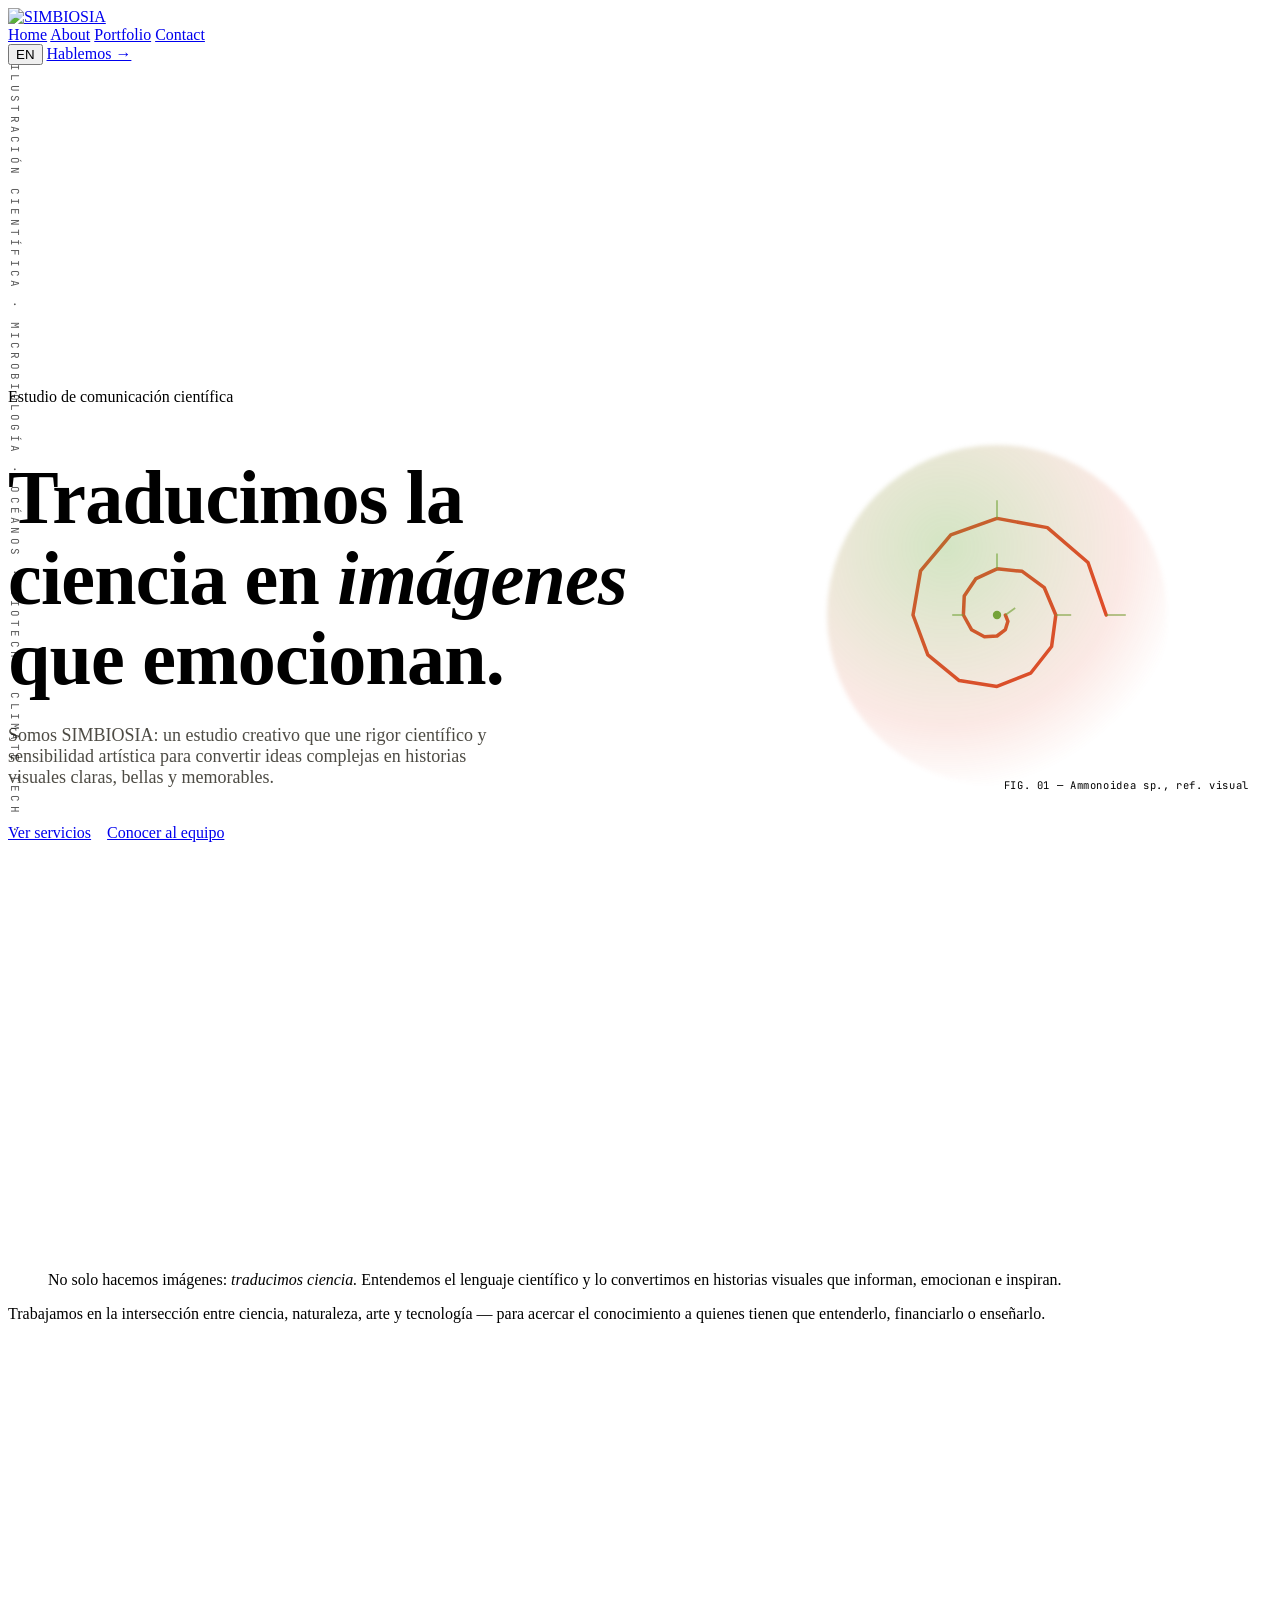
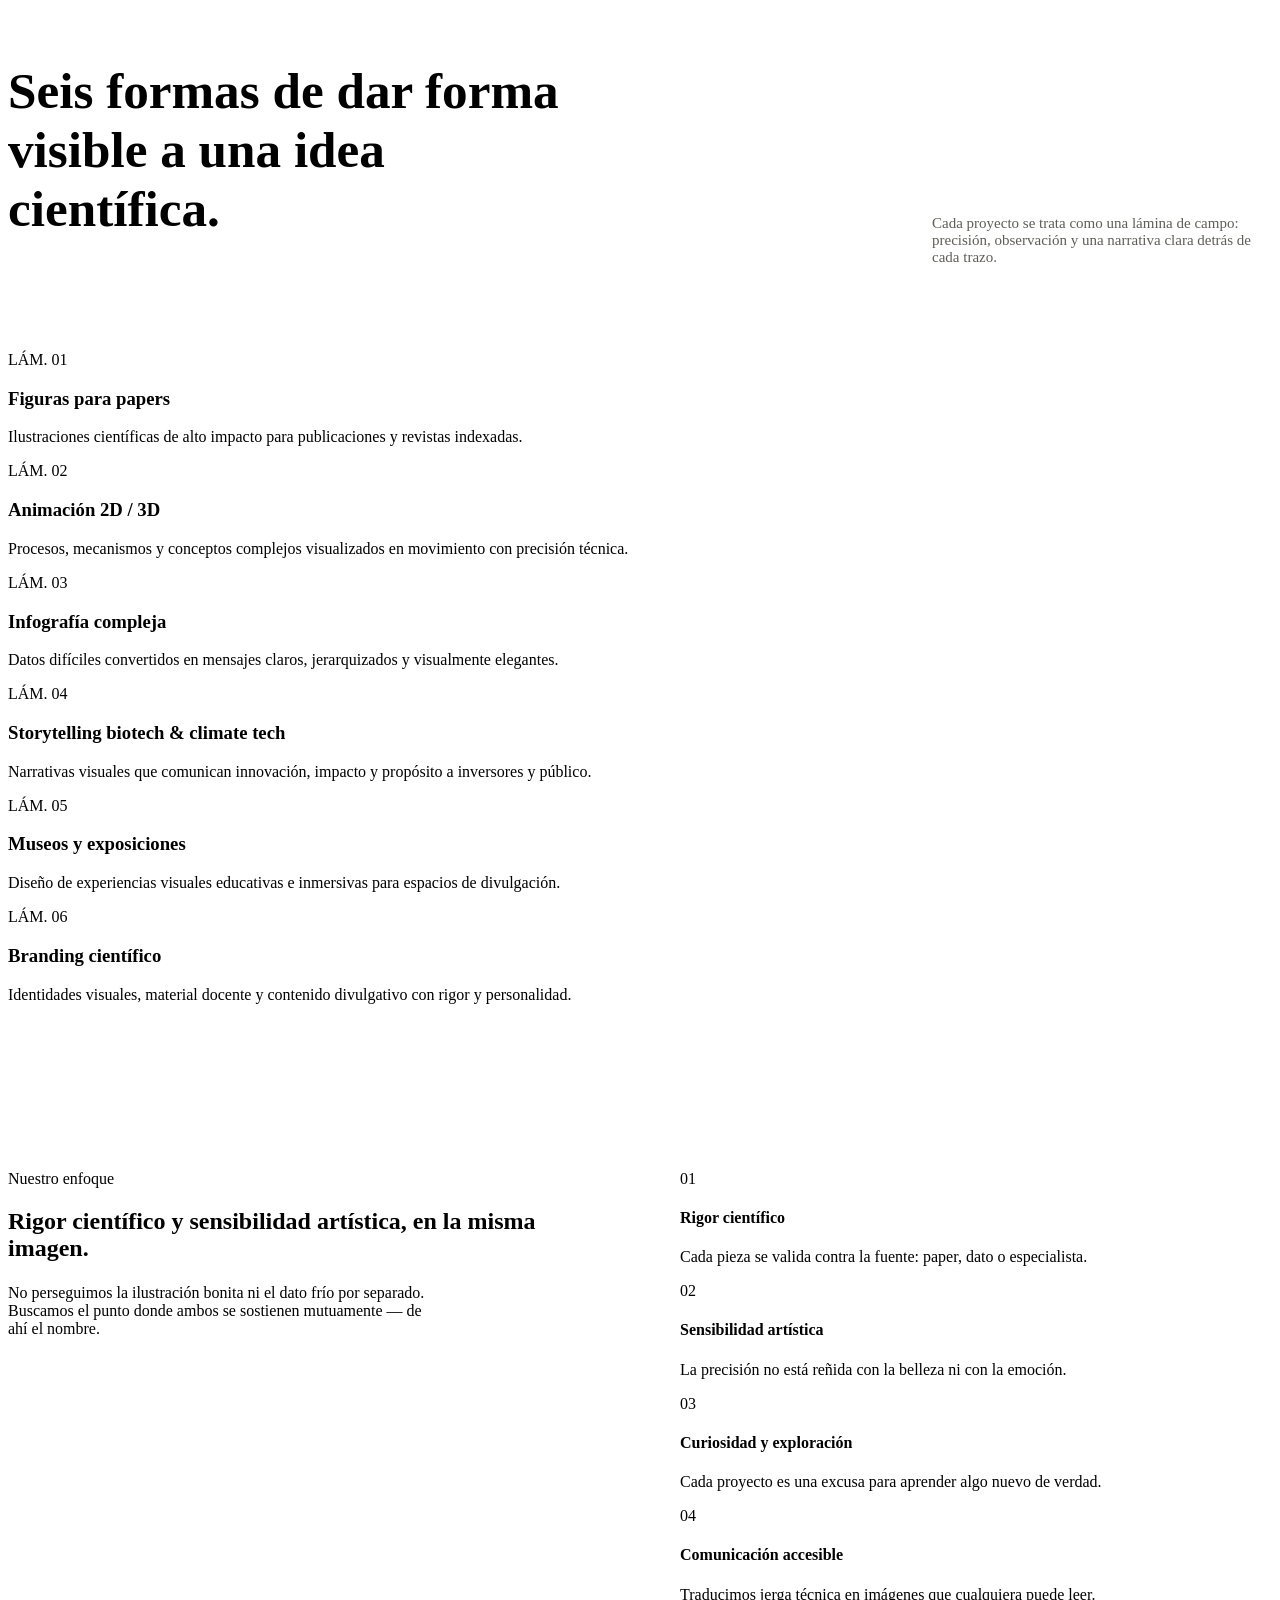
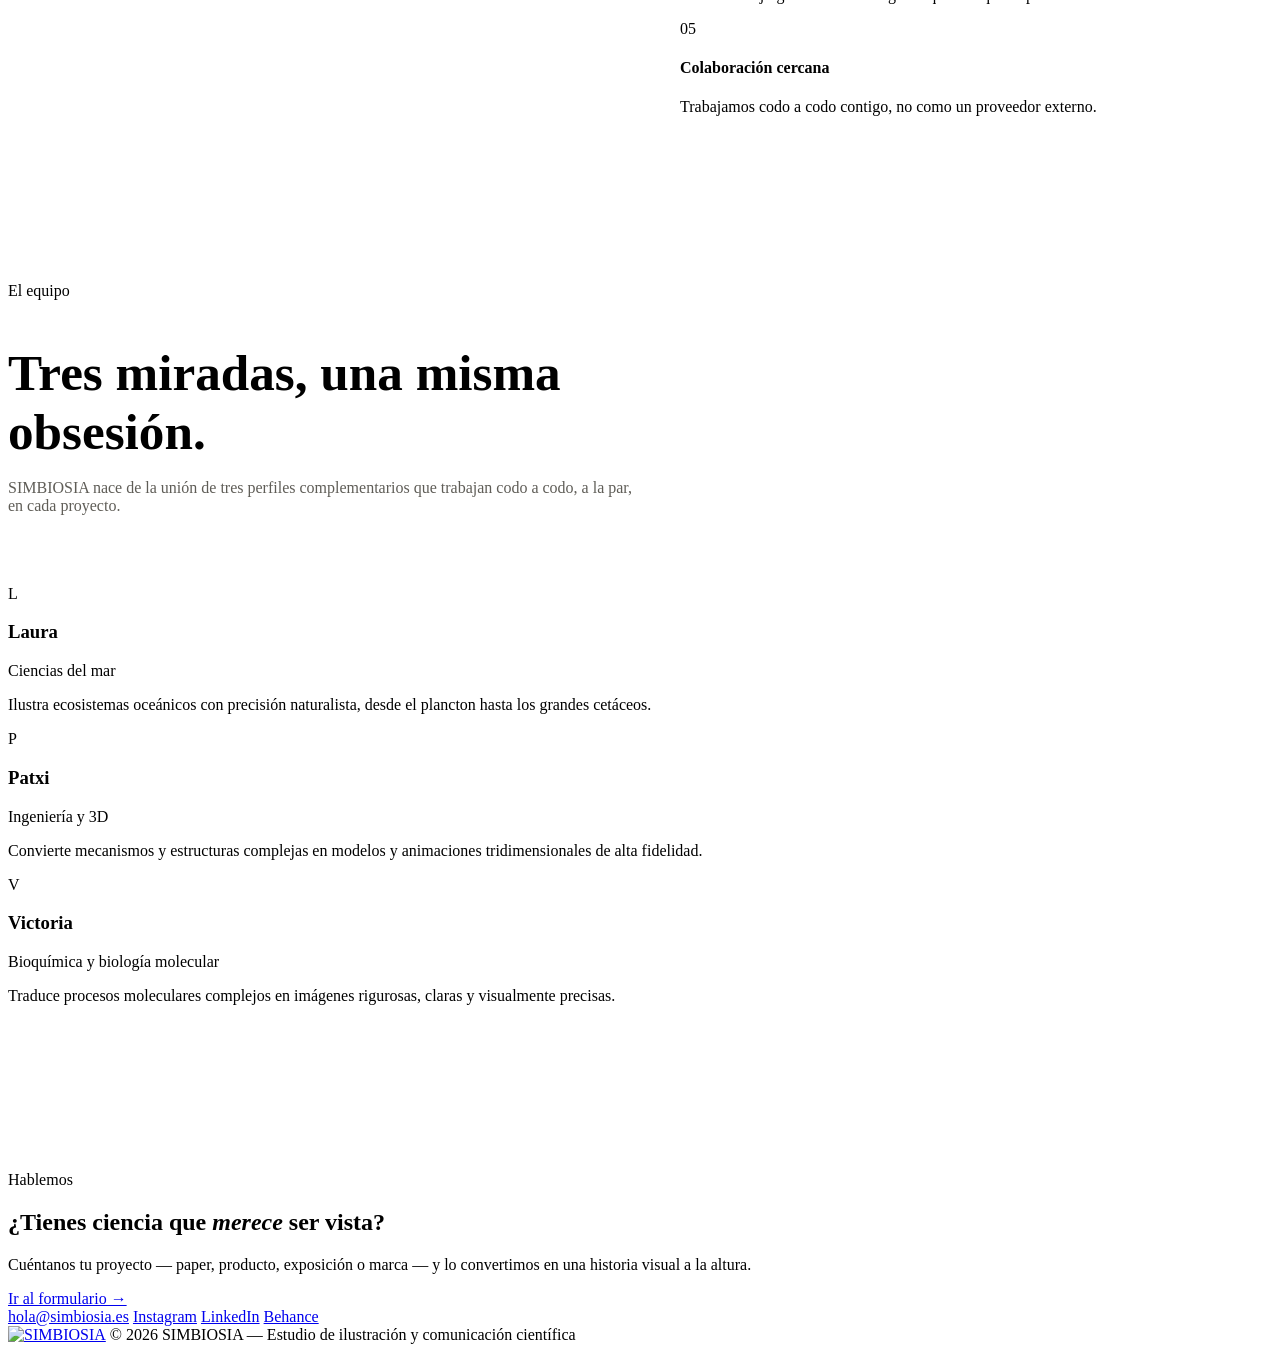
==== index.html @ 25fa0d2e "Add files via upload" ====
<!DOCTYPE html>
<html lang="es">
<head>
<meta charset="UTF-8">
<meta name="viewport" content="width=device-width, initial-scale=1.0">
<title>SIMBIOSIA — Estudio de ilustración y comunicación científica</title>
<meta name="description" content="SIMBIOSIA traduce ciencia compleja en imágenes que emocionan, conectan y transforman. Ilustración científica, animación y storytelling para biotech, climate tech y divulgación.">
<link rel="preconnect" href="https://fonts.googleapis.com">
<link rel="preconnect" href="https://fonts.gstatic.com" crossorigin>
<link href="https://fonts.googleapis.com/css2?family=Shippori+Mincho:wght@400;500;600;700;800&family=Zen+Kaku+Gothic+New:wght@300;400;500;700;900&family=JetBrains+Mono:wght@400;500;600&display=swap" rel="stylesheet">
<link rel="stylesheet" href="assets/styles.css">
<style>
  .hero{ min-height:100svh; display:flex; align-items:center; padding-top:100px; padding-bottom:60px; }
  .hero .wrap{ display:grid; grid-template-columns:1.1fr 0.9fr; gap:40px; align-items:center; }
  .vertical-strip{ position:absolute; left:8px; top:0; bottom:0; display:flex; align-items:center; pointer-events:none; }
  .vertical-strip span{ writing-mode:vertical-rl; font-family:'JetBrains Mono', monospace; font-size:11px; letter-spacing:0.3em; color:var(--periquito); opacity:0.65; white-space:nowrap; }
  .hero h1{ font-size:clamp(40px, 6vw, 76px); line-height:1.06; font-weight:700; letter-spacing:-0.01em; margin-bottom:26px; }
  .hero h1 em{ font-style:italic; color:var(--vermillion); }
  .hero p.lead{ font-size:18px; max-width:480px; color:rgba(27,24,16,0.78); margin-bottom:36px; }
  .hero-ctas{ display:flex; gap:16px; flex-wrap:wrap; }
  .specimen{ position:relative; display:flex; align-items:center; justify-content:center; }
  .specimen .blob{ position:absolute; width:340px; height:340px; border-radius:50%; background:radial-gradient(circle at 35% 30%, rgba(111,168,58,0.30), rgba(225,75,42,0.12) 55%, transparent 75%); filter:blur(2px); animation:breathe 8s ease-in-out infinite; }
  @keyframes breathe{ 0%,100%{ transform:scale(1); } 50%{ transform:scale(1.06); } }
  .specimen svg#spiral{ width:min(420px, 90%); animation:spin 90s linear infinite; transform-origin:150px 150px; }
  @keyframes spin{ to{ transform:rotate(360deg); } }
  .specimen .tag{ position:absolute; bottom:6%; right:2%; background:var(--paper); border:1px solid var(--line); padding:8px 12px; font-family:'JetBrains Mono', monospace; font-size:10.5px; letter-spacing:0.06em; color:var(--periquito); box-shadow:3px 3px 0 var(--vermillion); }
  .manifesto{ padding:130px 0; border-top:1px solid var(--line); border-bottom:1px solid var(--line); }
  .servicios{ padding:150px 0; }
  .servicios-head{ display:flex; justify-content:space-between; align-items:flex-end; gap:24px; margin-bottom:70px; flex-wrap:wrap; }
  .servicios-head h2{ font-size:clamp(32px,4vw,52px); font-weight:600; max-width:560px; }
  .servicios-head p{ max-width:340px; color:rgba(27,24,16,0.7); font-size:15px; }
  .equipo{ padding:150px 0; }
  .equipo-head{ margin-bottom:70px; max-width:640px; }
  .equipo-head h2{ font-size:clamp(32px,4vw,52px); font-weight:600; margin-bottom:18px; }
  .equipo-head p{ color:rgba(27,24,16,0.7); font-size:16px; }
  @media (max-width:900px){
    .hero .wrap{ grid-template-columns:1fr; }
    .specimen{ order:-1; margin-bottom:20px; }
    .vertical-strip{ display:none; }
  }
</style>
</head>
<body data-page="home">

<nav class="nav" id="nav">
  <div class="nav-inner">
    <a href="index.html" class="logo-mark"><img src="assets/logo-wordmark.png" alt="SIMBIOSIA"></a>
    <div class="nav-links">
      <a href="index.html" class="active" data-i18n="nav.home">Home</a>
      <a href="about.html" data-i18n="nav.about">About</a>
      <a href="portfolio.html" data-i18n="nav.portfolio">Portfolio</a>
      <a href="contact.html" data-i18n="nav.contact">Contact</a>
    </div>
    <div class="nav-right">
      <button class="lang-toggle" id="langToggle" type="button">EN</button>
      <a href="contact.html" class="btn solid" data-i18n="nav.cta">Hablemos →</a>
    </div>
  </div>
</nav>

<!-- HERO -->
<header class="hero" id="top">
  <div class="vertical-strip">
    <span data-i18n="hero.strip">ILUSTRACIÓN CIENTÍFICA · MICROBIOLOGÍA · OCÉANOS · BIOTECH · CLIMATE TECH ·</span>
  </div>
  <div class="wrap">
    <div>
      <div class="eyebrow" data-i18n="hero.eyebrow">Estudio de comunicación científica</div>
      <h1 data-i18n="hero.h1">Traducimos la ciencia en <em>imágenes</em> que emocionan.</h1>
      <p class="lead" data-i18n="hero.lead">Somos SIMBIOSIA: un estudio creativo que une rigor científico y sensibilidad artística para convertir ideas complejas en historias visuales claras, bellas y memorables.</p>
      <div class="hero-ctas">
        <a href="#servicios" class="btn solid" data-i18n="hero.cta1">Ver servicios</a>
        <a href="#equipo" class="btn" data-i18n="hero.cta2">Conocer al equipo</a>
      </div>
    </div>
    <div class="specimen">
      <div class="blob"></div>
      <svg id="spiral" viewBox="0 0 300 300" xmlns="http://www.w3.org/2000/svg">
        <path d="M156,150 L157.8,154.5 L156,160.4 L150,165 L141,165.6 L131.8,160.5 L126,150 L126.6,136.5 L135,124 L150,117 L168,118.8 L183.8,130.5 L192,150 L189,172.5 L174,191.6 L150,201 L123,196.8 L100.6,178.5 L90,150 L95.4,118.5 L117,92.8 L150,81 L186,87.6 L215,112.5 L228,150"
          fill="none" stroke="#E14B2A" stroke-width="2.5" stroke-linecap="round" stroke-linejoin="round"/>
        <circle cx="150" cy="150" r="3" fill="#6FA83A"/>
        <g stroke="#6FA83A" stroke-width="1.2" opacity="0.65">
          <line x1="156" y1="150" x2="163" y2="145"/>
          <line x1="126" y1="150" x2="118" y2="150"/>
          <line x1="150" y1="117" x2="150" y2="106"/>
          <line x1="192" y1="150" x2="203" y2="150"/>
          <line x1="150" y1="81" x2="150" y2="68"/>
          <line x1="228" y1="150" x2="242" y2="150"/>
        </g>
      </svg>
      <div class="tag"><span data-i18n="hero.tag">FIG. 01 — Ammonoidea sp., ref. visual</span></div>
    </div>
  </div>
</header>

<!-- MANIFESTO -->
<section class="manifesto pull reveal">
  <div class="wrap">
    <blockquote data-i18n="manifesto.quote">No solo hacemos imágenes: <em>traducimos ciencia.</em> Entendemos el lenguaje científico y lo convertimos en historias visuales que informan, emocionan e inspiran.</blockquote>
    <p class="sub" data-i18n="manifesto.sub">Trabajamos en la intersección entre ciencia, naturaleza, arte y tecnología — para acercar el conocimiento a quienes tienen que entenderlo, financiarlo o enseñarlo.</p>
  </div>
</section>

<!-- SERVICIOS -->
<section class="servicios reveal" id="servicios">
  <div class="wrap">
    <div class="servicios-head">
      <h2 data-i18n="servicios.h2">Seis formas de dar forma visible a una idea científica.</h2>
      <p data-i18n="servicios.p">Cada proyecto se trata como una lámina de campo: precisión, observación y una narrativa clara detrás de cada trazo.</p>
    </div>
    <div class="plate-grid">
      <div class="plate">
        <span class="num" data-i18n="servicios.n1">LÁM. 01</span>
        <div><h3 data-i18n="servicios.t1">Figuras para papers</h3><p data-i18n="servicios.d1">Ilustraciones científicas de alto impacto para publicaciones y revistas indexadas.</p></div>
      </div>
      <div class="plate">
        <span class="num" data-i18n="servicios.n2">LÁM. 02</span>
        <div><h3 data-i18n="servicios.t2">Animación 2D / 3D</h3><p data-i18n="servicios.d2">Procesos, mecanismos y conceptos complejos visualizados en movimiento con precisión técnica.</p></div>
      </div>
      <div class="plate">
        <span class="num" data-i18n="servicios.n3">LÁM. 03</span>
        <div><h3 data-i18n="servicios.t3">Infografía compleja</h3><p data-i18n="servicios.d3">Datos difíciles convertidos en mensajes claros, jerarquizados y visualmente elegantes.</p></div>
      </div>
      <div class="plate">
        <span class="num" data-i18n="servicios.n4">LÁM. 04</span>
        <div><h3 data-i18n="servicios.t4">Storytelling biotech &amp; climate tech</h3><p data-i18n="servicios.d4">Narrativas visuales que comunican innovación, impacto y propósito a inversores y público.</p></div>
      </div>
      <div class="plate">
        <span class="num" data-i18n="servicios.n5">LÁM. 05</span>
        <div><h3 data-i18n="servicios.t5">Museos y exposiciones</h3><p data-i18n="servicios.d5">Diseño de experiencias visuales educativas e inmersivas para espacios de divulgación.</p></div>
      </div>
      <div class="plate">
        <span class="num" data-i18n="servicios.n6">LÁM. 06</span>
        <div><h3 data-i18n="servicios.t6">Branding científico</h3><p data-i18n="servicios.d6">Identidades visuales, material docente y contenido divulgativo con rigor y personalidad.</p></div>
      </div>
    </div>
  </div>
</section>

<!-- ENFOQUE (band) -->
<section class="band reveal" id="enfoque">
  <div class="wrap" style="display:grid; grid-template-columns:1fr 1fr; gap:80px;">
    <div>
      <div class="eyebrow" data-i18n="enfoque.eyebrow">Nuestro enfoque</div>
      <h2 data-i18n="enfoque.h2">Rigor científico y sensibilidad artística, en la misma imagen.</h2>
      <p style="margin-top:22px; max-width:420px;" data-i18n="enfoque.p">No perseguimos la ilustración bonita ni el dato frío por separado. Buscamos el punto donde ambos se sostienen mutuamente — de ahí el nombre.</p>
    </div>
    <div>
      <div class="value-row"><span class="vnum">01</span><div><h4 data-i18n="enfoque.v1h">Rigor científico</h4><p data-i18n="enfoque.v1p">Cada pieza se valida contra la fuente: paper, dato o especialista.</p></div></div>
      <div class="value-row"><span class="vnum">02</span><div><h4 data-i18n="enfoque.v2h">Sensibilidad artística</h4><p data-i18n="enfoque.v2p">La precisión no está reñida con la belleza ni con la emoción.</p></div></div>
      <div class="value-row"><span class="vnum">03</span><div><h4 data-i18n="enfoque.v3h">Curiosidad y exploración</h4><p data-i18n="enfoque.v3p">Cada proyecto es una excusa para aprender algo nuevo de verdad.</p></div></div>
      <div class="value-row"><span class="vnum">04</span><div><h4 data-i18n="enfoque.v4h">Comunicación accesible</h4><p data-i18n="enfoque.v4p">Traducimos jerga técnica en imágenes que cualquiera puede leer.</p></div></div>
      <div class="value-row"><span class="vnum">05</span><div><h4 data-i18n="enfoque.v5h">Colaboración cercana</h4><p data-i18n="enfoque.v5p">Trabajamos codo a codo contigo, no como un proveedor externo.</p></div></div>
    </div>
  </div>
</section>

<!-- EQUIPO -->
<section class="equipo reveal" id="equipo">
  <div class="wrap">
    <div class="equipo-head">
      <div class="eyebrow" data-i18n="equipo.eyebrow">El equipo</div>
      <h2 data-i18n="equipo.h2">Tres miradas, una misma obsesión.</h2>
      <p data-i18n="equipo.p">SIMBIOSIA nace de la unión de tres perfiles complementarios que trabajan codo a codo, a la par, en cada proyecto.</p>
    </div>
    <div class="team-grid">
      <div class="member" data-c="periquito">
        <div class="badge">L</div>
        <h3>Laura</h3>
        <span class="role" data-i18n="equipo.role1">Ciencias del mar</span>
        <p data-i18n="equipo.bio1">Ilustra ecosistemas oceánicos con precisión naturalista, desde el plancton hasta los grandes cetáceos.</p>
      </div>
      <div class="member" data-c="vermillion">
        <div class="badge">P</div>
        <h3>Patxi</h3>
        <span class="role" data-i18n="equipo.role2">Ingeniería y 3D</span>
        <p data-i18n="equipo.bio2">Convierte mecanismos y estructuras complejas en modelos y animaciones tridimensionales de alta fidelidad.</p>
      </div>
      <div class="member" data-c="gold">
        <div class="badge">V</div>
        <h3>Victoria</h3>
        <span class="role" data-i18n="equipo.role3">Bioquímica y biología molecular</span>
        <p data-i18n="equipo.bio3">Traduce procesos moleculares complejos en imágenes rigurosas, claras y visualmente precisas.</p>
      </div>
    </div>
  </div>
</section>

<!-- CONTACTO CTA -->
<section class="contacto reveal" id="contacto">
  <div class="wrap">
    <div class="eyebrow" data-i18n="contacto.eyebrow">Hablemos</div>
    <h2 data-i18n="contacto.h2">¿Tienes ciencia que <em>merece</em> ser vista?</h2>
    <p class="lead" data-i18n="contacto.lead">Cuéntanos tu proyecto — paper, producto, exposición o marca — y lo convertimos en una historia visual a la altura.</p>
    <a href="contact.html" class="btn solid" data-i18n="contacto.cta">Ir al formulario →</a>
    <div class="contact-links">
      <a href="mailto:hola@simbiosia.es">hola@simbiosia.es</a>
      <a href="#" target="_blank" rel="noopener">Instagram</a>
      <a href="#" target="_blank" rel="noopener">LinkedIn</a>
      <a href="#" target="_blank" rel="noopener">Behance</a>
    </div>
  </div>
</section>

<footer>
  <div class="wrap">
    <a href="index.html" class="logo-mark"><img src="assets/logo-wordmark.png" alt="SIMBIOSIA"></a>
    <span class="mono" data-i18n="footer.copy">© 2026 SIMBIOSIA — Estudio de ilustración y comunicación científica</span>
  </div>
</footer>

<script src="assets/main.js"></script>
<script>
  initLangToggle({
    es: {
      "nav.home":"Home","nav.about":"About","nav.portfolio":"Portfolio","nav.contact":"Contact","nav.cta":"Hablemos →",
      "hero.strip":"ILUSTRACIÓN CIENTÍFICA · MICROBIOLOGÍA · OCÉANOS · BIOTECH · CLIMATE TECH ·",
      "hero.eyebrow":"Estudio de comunicación científica",
      "hero.h1":"Traducimos la ciencia en <em>imágenes</em> que emocionan.",
      "hero.lead":"Somos SIMBIOSIA: un estudio creativo que une rigor científico y sensibilidad artística para convertir ideas complejas en historias visuales claras, bellas y memorables.",
      "hero.cta1":"Ver servicios","hero.cta2":"Conocer al equipo",
      "hero.tag":"FIG. 01 — Ammonoidea sp., ref. visual",
      "manifesto.quote":"No solo hacemos imágenes: <em>traducimos ciencia.</em> Entendemos el lenguaje científico y lo convertimos en historias visuales que informan, emocionan e inspiran.",
      "manifesto.sub":"Trabajamos en la intersección entre ciencia, naturaleza, arte y tecnología — para acercar el conocimiento a quienes tienen que entenderlo, financiarlo o enseñarlo.",
      "servicios.h2":"Seis formas de dar forma visible a una idea científica.",
      "servicios.p":"Cada proyecto se trata como una lámina de campo: precisión, observación y una narrativa clara detrás de cada trazo.",
      "servicios.n1":"LÁM. 01","servicios.n2":"LÁM. 02","servicios.n3":"LÁM. 03","servicios.n4":"LÁM. 04","servicios.n5":"LÁM. 05","servicios.n6":"LÁM. 06",
      "servicios.t1":"Figuras para papers","servicios.d1":"Ilustraciones científicas de alto impacto para publicaciones y revistas indexadas.",
      "servicios.t2":"Animación 2D / 3D","servicios.d2":"Procesos, mecanismos y conceptos complejos visualizados en movimiento con precisión técnica.",
      "servicios.t3":"Infografía compleja","servicios.d3":"Datos difíciles convertidos en mensajes claros, jerarquizados y visualmente elegantes.",
      "servicios.t4":"Storytelling biotech &amp; climate tech","servicios.d4":"Narrativas visuales que comunican innovación, impacto y propósito a inversores y público.",
      "servicios.t5":"Museos y exposiciones","servicios.d5":"Diseño de experiencias visuales educativas e inmersivas para espacios de divulgación.",
      "servicios.t6":"Branding científico","servicios.d6":"Identidades visuales, material docente y contenido divulgativo con rigor y personalidad.",
      "enfoque.eyebrow":"Nuestro enfoque",
      "enfoque.h2":"Rigor científico y sensibilidad artística, en la misma imagen.",
      "enfoque.p":"No perseguimos la ilustración bonita ni el dato frío por separado. Buscamos el punto donde ambos se sostienen mutuamente — de ahí el nombre.",
      "enfoque.v1h":"Rigor científico","enfoque.v1p":"Cada pieza se valida contra la fuente: paper, dato o especialista.",
      "enfoque.v2h":"Sensibilidad artística","enfoque.v2p":"La precisión no está reñida con la belleza ni con la emoción.",
      "enfoque.v3h":"Curiosidad y exploración","enfoque.v3p":"Cada proyecto es una excusa para aprender algo nuevo de verdad.",
      "enfoque.v4h":"Comunicación accesible","enfoque.v4p":"Traducimos jerga técnica en imágenes que cualquiera puede leer.",
      "enfoque.v5h":"Colaboración cercana","enfoque.v5p":"Trabajamos codo a codo contigo, no como un proveedor externo.",
      "equipo.eyebrow":"El equipo",
      "equipo.h2":"Tres miradas, una misma obsesión.",
      "equipo.p":"SIMBIOSIA nace de la unión de tres perfiles complementarios que trabajan codo a codo, a la par, en cada proyecto.",
      "equipo.role1":"Ciencias del mar","equipo.bio1":"Ilustra ecosistemas oceánicos con precisión naturalista, desde el plancton hasta los grandes cetáceos.",
      "equipo.role2":"Ingeniería y 3D","equipo.bio2":"Convierte mecanismos y estructuras complejas en modelos y animaciones tridimensionales de alta fidelidad.",
      "equipo.role3":"Bioquímica y biología molecular","equipo.bio3":"Traduce procesos moleculares complejos en imágenes rigurosas, claras y visualmente precisas.",
      "contacto.eyebrow":"Hablemos",
      "contacto.h2":"¿Tienes ciencia que <em>merece</em> ser vista?",
      "contacto.lead":"Cuéntanos tu proyecto — paper, producto, exposición o marca — y lo convertimos en una historia visual a la altura.",
      "contacto.cta":"Ir al formulario →",
      "footer.copy":"© 2026 SIMBIOSIA — Estudio de ilustración y comunicación científica"
    },
    en: {
      "nav.home":"Home","nav.about":"About","nav.portfolio":"Portfolio","nav.contact":"Contact","nav.cta":"Let's talk →",
      "hero.strip":"SCIENTIFIC ILLUSTRATION · MICROBIOLOGY · OCEANS · BIOTECH · CLIMATE TECH ·",
      "hero.eyebrow":"Scientific communication studio",
      "hero.h1":"We translate science into <em>images</em> that move people.",
      "hero.lead":"We're SIMBIOSIA: a creative studio that pairs scientific rigor with artistic sensibility to turn complex ideas into clear, beautiful, memorable visual stories.",
      "hero.cta1":"View services","hero.cta2":"Meet the team",
      "hero.tag":"FIG. 01 — Ammonoidea sp., visual ref.",
      "manifesto.quote":"We don't just make images: <em>we translate science.</em> We understand scientific language and turn it into visual stories that inform, move and inspire.",
      "manifesto.sub":"We work at the intersection of science, nature, art and technology — to bring knowledge closer to the people who need to understand it, fund it, or teach it.",
      "servicios.h2":"Six ways to give a scientific idea a visible form.",
      "servicios.p":"Every project is treated like a field plate: precision, observation, and a clear narrative behind every stroke.",
      "servicios.n1":"PLATE 01","servicios.n2":"PLATE 02","servicios.n3":"PLATE 03","servicios.n4":"PLATE 04","servicios.n5":"PLATE 05","servicios.n6":"PLATE 06",
      "servicios.t1":"Figures for papers","servicios.d1":"High-impact scientific illustrations for publications and indexed journals.",
      "servicios.t2":"2D / 3D animation","servicios.d2":"Complex processes, mechanisms and concepts brought to life with technical precision.",
      "servicios.t3":"Complex infographics","servicios.d3":"Difficult data turned into clear, hierarchical and visually elegant messages.",
      "servicios.t4":"Biotech &amp; climate tech storytelling","servicios.d4":"Visual narratives that communicate innovation, impact and purpose to investors and audiences.",
      "servicios.t5":"Museums &amp; exhibitions","servicios.d5":"Educational, immersive visual experience design for outreach spaces.",
      "servicios.t6":"Scientific branding","servicios.d6":"Visual identities, teaching material and outreach content with rigor and personality.",
      "enfoque.eyebrow":"Our approach",
      "enfoque.h2":"Scientific rigor and artistic sensibility, in the same image.",
      "enfoque.p":"We don't chase pretty illustration or cold data on their own. We look for the point where both hold each other up — hence the name.",
      "enfoque.v1h":"Scientific rigor","enfoque.v1p":"Every piece is checked against the source: a paper, a dataset, a specialist.",
      "enfoque.v2h":"Artistic sensibility","enfoque.v2p":"Precision doesn't have to come at the expense of beauty or emotion.",
      "enfoque.v3h":"Curiosity and exploration","enfoque.v3p":"Every project is an excuse to genuinely learn something new.",
      "enfoque.v4h":"Accessible communication","enfoque.v4p":"We turn technical jargon into images anyone can read.",
      "enfoque.v5h":"Close collaboration","enfoque.v5p":"We work side by side with you, not as an outside vendor.",
      "equipo.eyebrow":"The team",
      "equipo.h2":"Three perspectives, one shared obsession.",
      "equipo.p":"SIMBIOSIA is the work of three complementary profiles, working side by side, as equals, on every project.",
      "equipo.role1":"Marine science","equipo.bio1":"Illustrates ocean ecosystems with naturalistic precision, from plankton to great whales.",
      "equipo.role2":"Engineering &amp; 3D","equipo.bio2":"Turns complex mechanisms and structures into high-fidelity 3D models and animations.",
      "equipo.role3":"Biochemistry &amp; molecular biology","equipo.bio3":"Translates complex molecular processes into images that are rigorous, clear and visually precise.",
      "contacto.eyebrow":"Let's talk",
      "contacto.h2":"Got science that <em>deserves</em> to be seen?",
      "contacto.lead":"Tell us about your project — a paper, a product, an exhibition, a brand — and we'll turn it into a visual story worthy of it.",
      "contacto.cta":"Go to the form →",
      "footer.copy":"© 2026 SIMBIOSIA — Scientific illustration and communication studio"
    }
  });
</script>
</body>
</html>
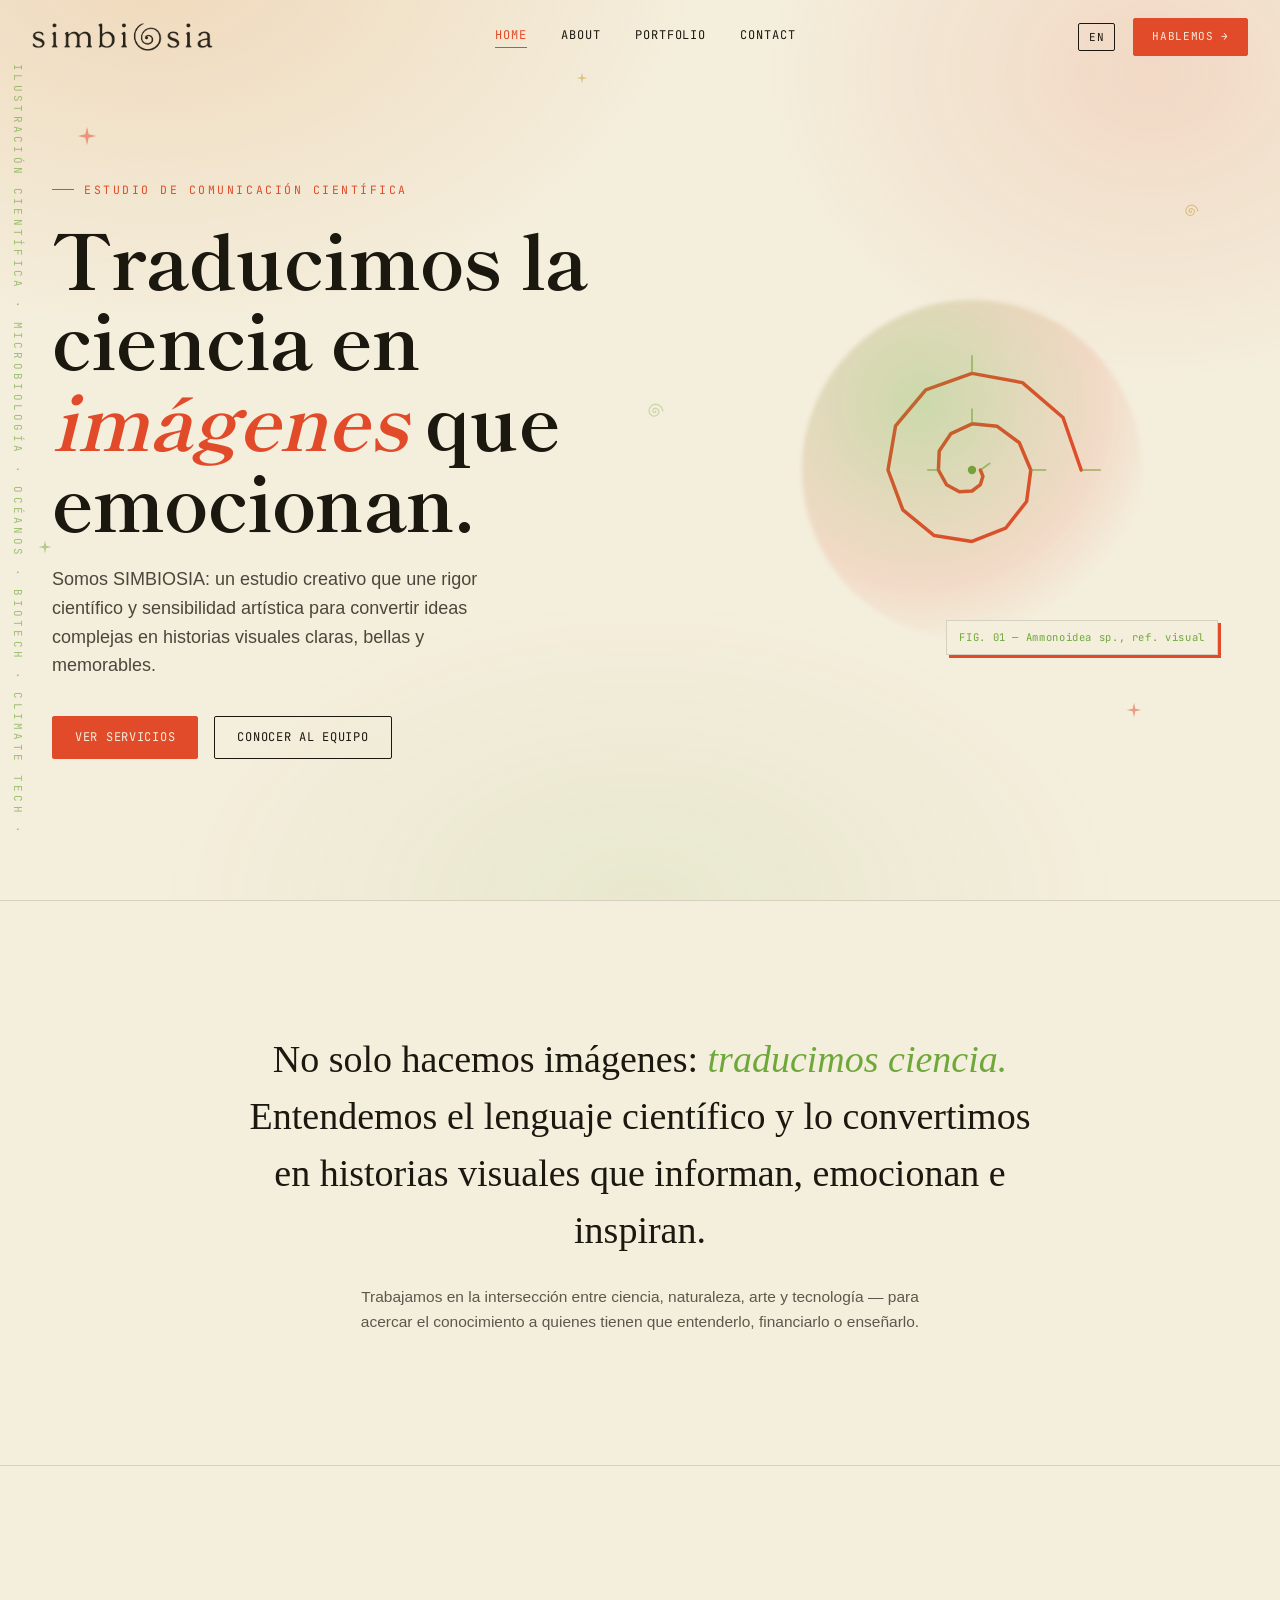
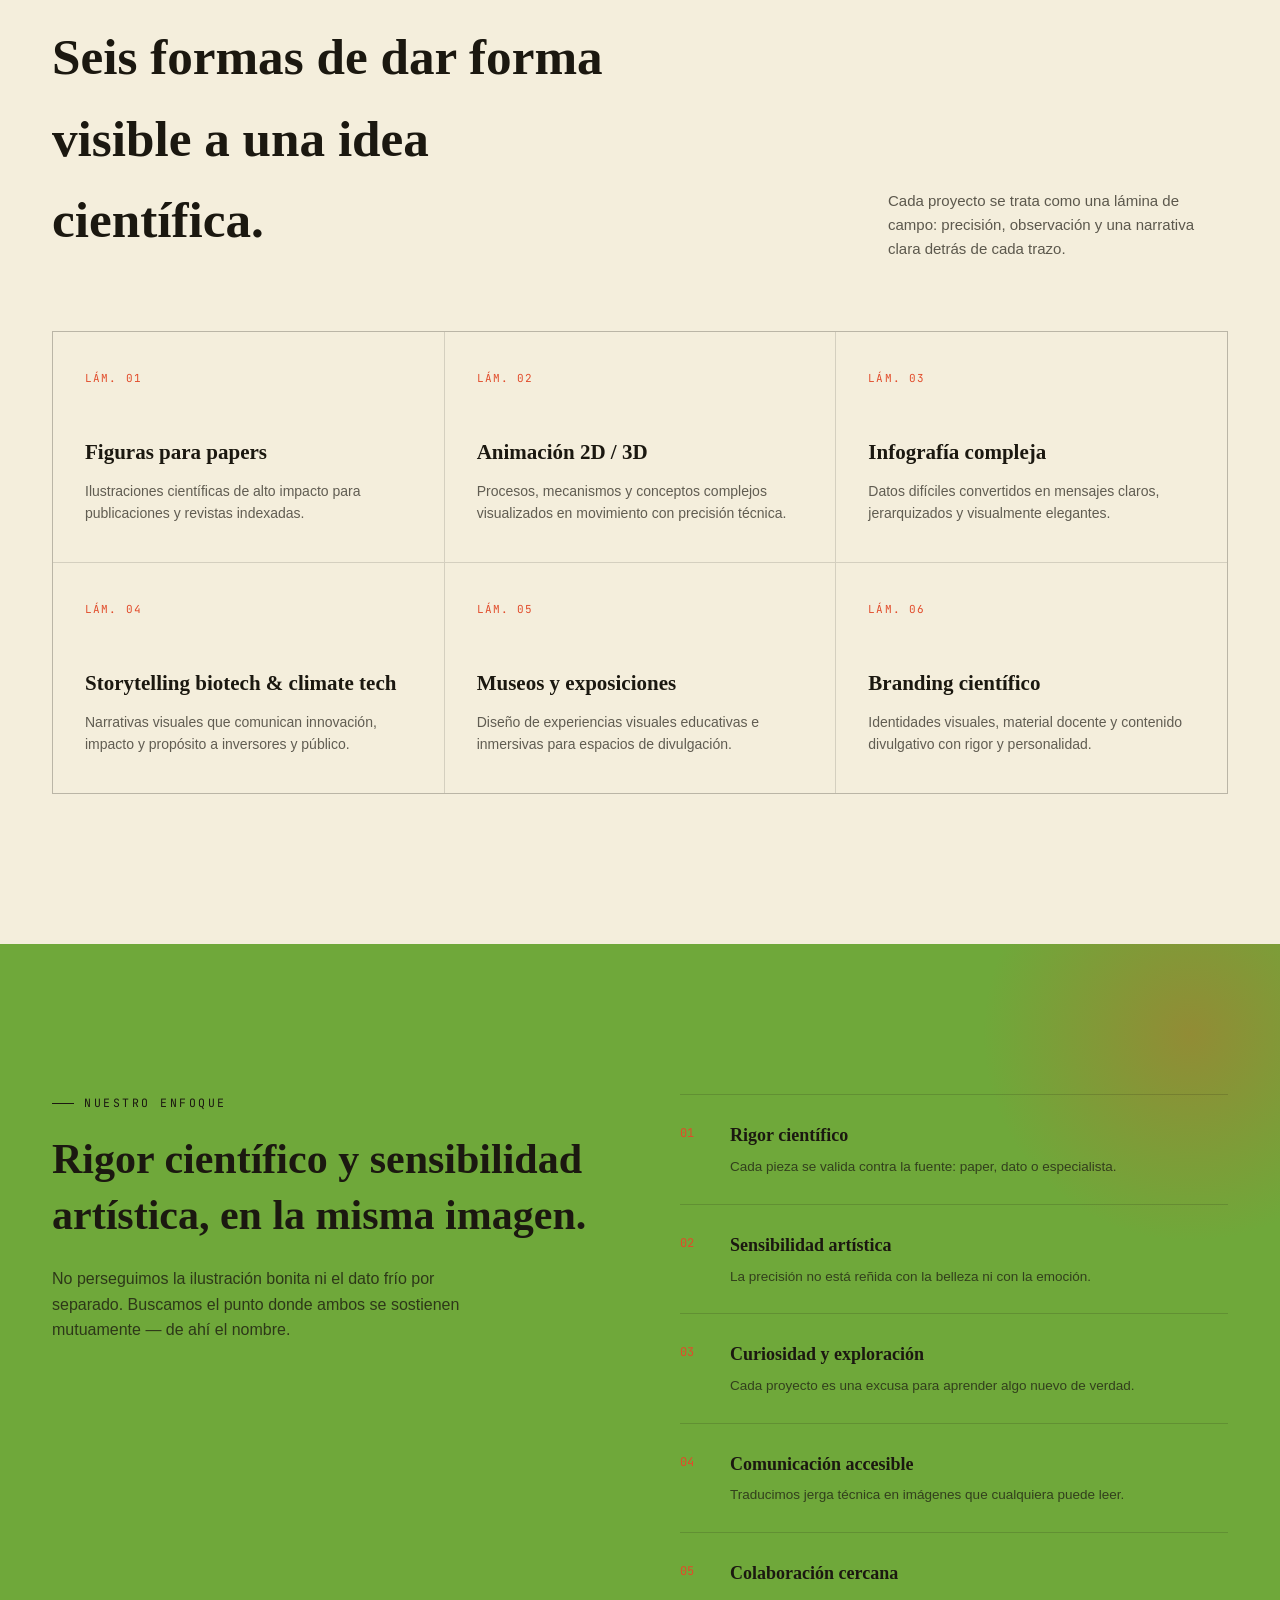
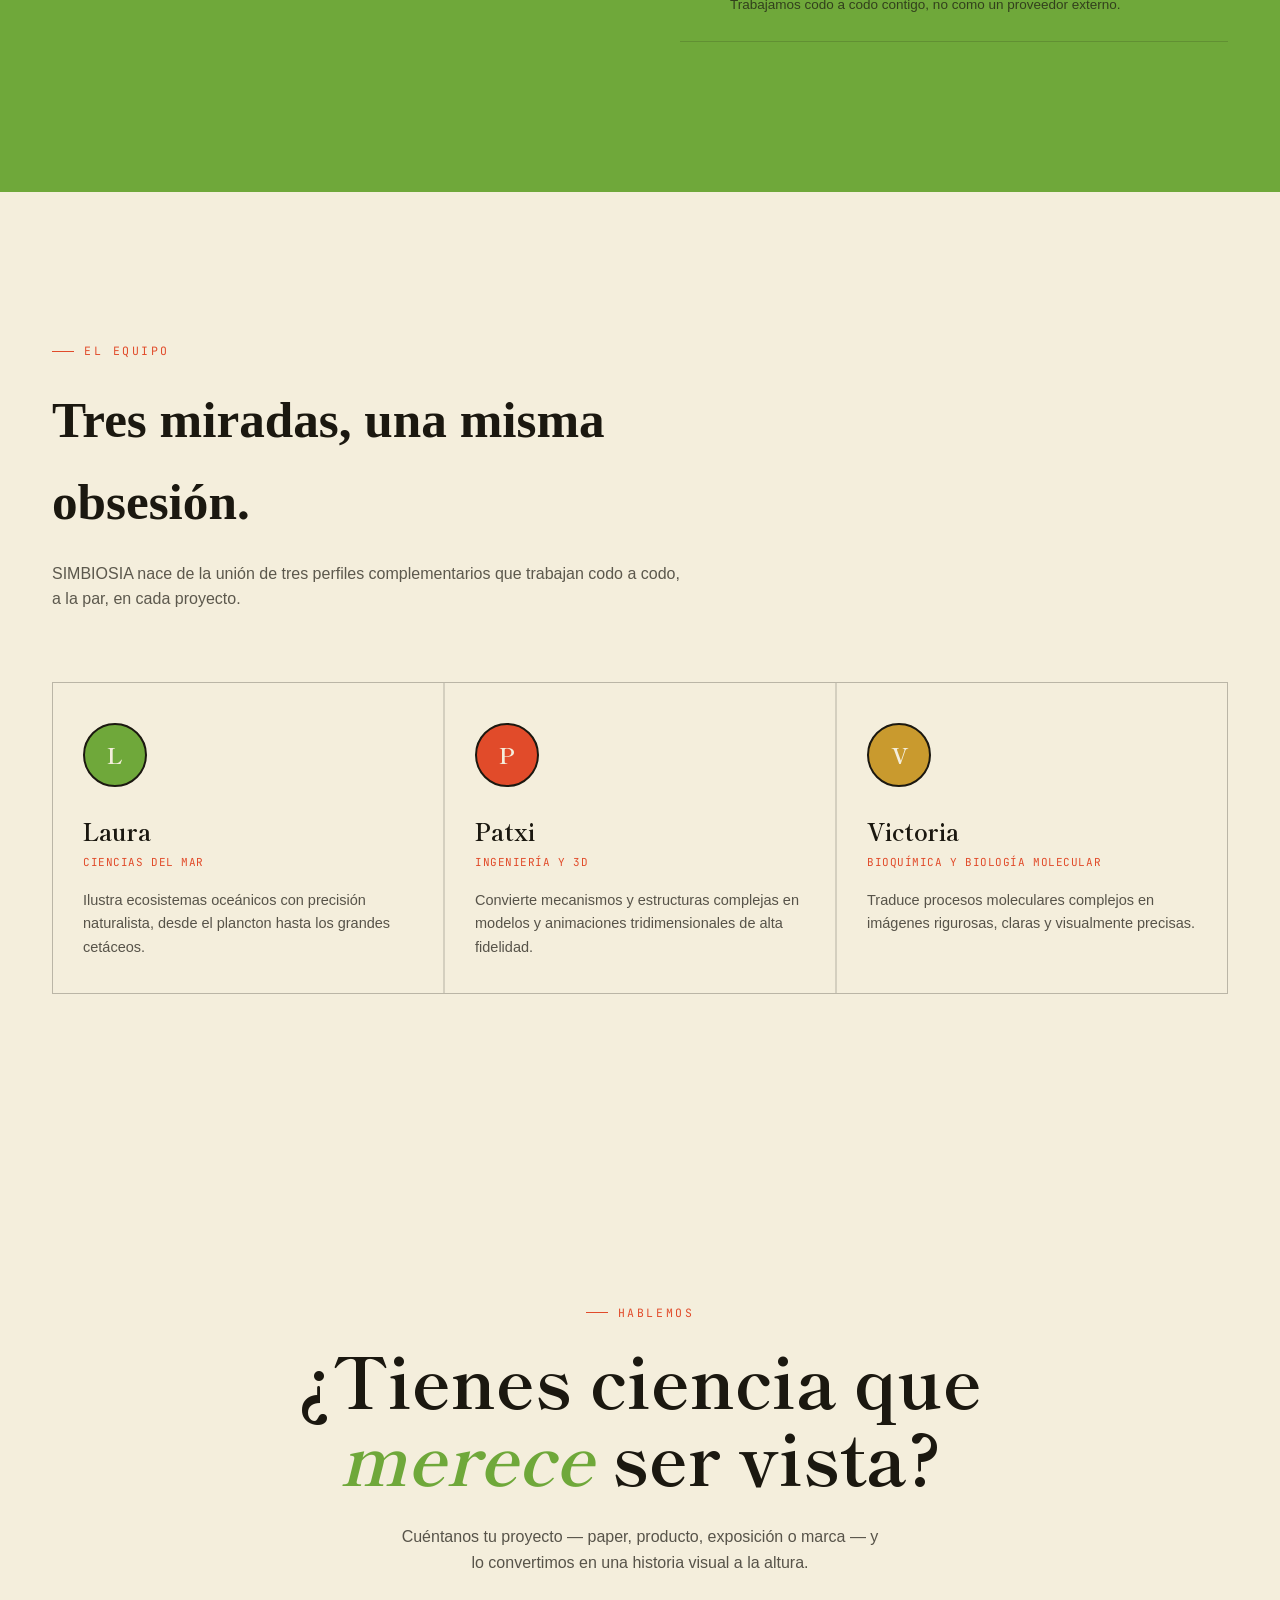
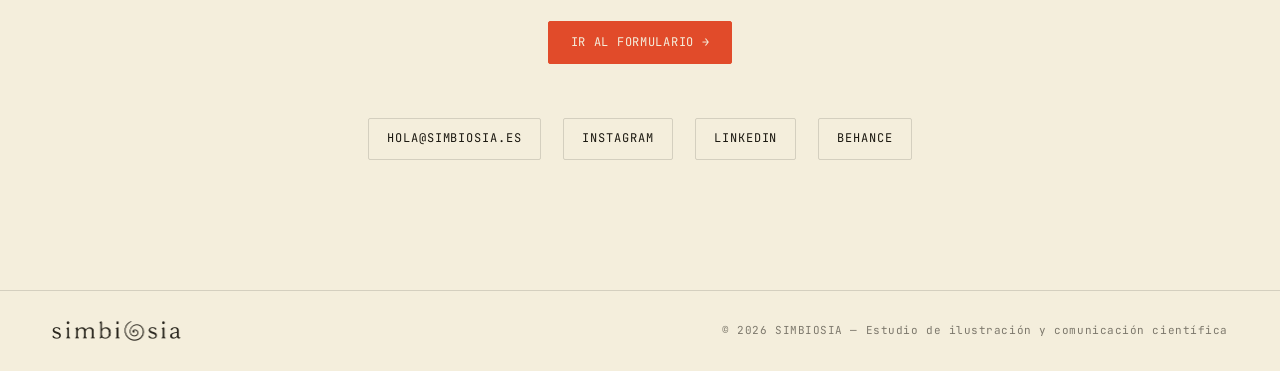
==== commit 43c9787b: "Add files via upload" ====
--- a/index.html
+++ b/index.html
@@ -8,7 +8,7 @@
 <link rel="preconnect" href="https://fonts.googleapis.com">
 <link rel="preconnect" href="https://fonts.gstatic.com" crossorigin>
 <link href="https://fonts.googleapis.com/css2?family=Shippori+Mincho:wght@400;500;600;700;800&family=Zen+Kaku+Gothic+New:wght@300;400;500;700;900&family=JetBrains+Mono:wght@400;500;600&display=swap" rel="stylesheet">
-<link rel="stylesheet" href="assets/styles.css">
+<link rel="stylesheet" href="styles.css">
 <style>
   .hero{ min-height:100svh; display:flex; align-items:center; padding-top:100px; padding-bottom:60px; }
   .hero .wrap{ display:grid; grid-template-columns:1.1fr 0.9fr; gap:40px; align-items:center; }
@@ -44,7 +44,7 @@
 
 <nav class="nav" id="nav">
   <div class="nav-inner">
-    <a href="index.html" class="logo-mark"><img src="assets/logo-wordmark.png" alt="SIMBIOSIA"></a>
+    <a href="index.html" class="logo-mark"><img src="logo-wordmark.png" alt="SIMBIOSIA"></a>
     <div class="nav-links">
       <a href="index.html" class="active" data-i18n="nav.home">Home</a>
       <a href="about.html" data-i18n="nav.about">About</a>
@@ -204,12 +204,12 @@
 
 <footer>
   <div class="wrap">
-    <a href="index.html" class="logo-mark"><img src="assets/logo-wordmark.png" alt="SIMBIOSIA"></a>
+    <a href="index.html" class="logo-mark"><img src="logo-wordmark.png" alt="SIMBIOSIA"></a>
     <span class="mono" data-i18n="footer.copy">© 2026 SIMBIOSIA — Estudio de ilustración y comunicación científica</span>
   </div>
 </footer>
 
-<script src="assets/main.js"></script>
+<script src="main.js"></script>
 <script>
   initLangToggle({
     es: {
--- a/styles.css
+++ b/styles.css
@@ -0,0 +1,357 @@
+/* ============================================================
+   SIMBIOSIA — shared stylesheet
+   ============================================================ */
+
+:root{
+  --paper:#F4EEDC;
+  --paper-2:#EAE0C6;
+  --ink:#1B1810;
+  --vermillion:#E14B2A;
+  --periquito:#6FA83A;
+  --gold:#C99A2E;
+  --line: rgba(27,24,16,0.14);
+  --max: 1240px;
+}
+
+*{margin:0;padding:0;box-sizing:border-box;}
+html{scroll-behavior:smooth;}
+
+body{
+  background:var(--paper);
+  color:var(--ink);
+  font-family:'Zen Kaku Gothic New', sans-serif;
+  font-weight:400;
+  line-height:1.6;
+  overflow-x:hidden;
+  position:relative;
+}
+
+/* soft warm-orange ambient gradient, norz.io-style */
+body::before{
+  content:"";
+  position:fixed;
+  inset:0;
+  z-index:0;
+  pointer-events:none;
+  background-image:
+    radial-gradient(ellipse 900px 620px at 12% -5%, rgba(225,140,70,0.22), transparent 60%),
+    radial-gradient(ellipse 700px 560px at 90% 8%, rgba(225,75,42,0.13), transparent 55%),
+    radial-gradient(ellipse 800px 500px at 50% 100%, rgba(111,168,58,0.08), transparent 60%);
+}
+
+h1,h2,h3,.mincho{ font-family:'Shippori Mincho', serif; }
+.mono{ font-family:'JetBrains Mono', monospace; }
+
+a{ color:inherit; text-decoration:none; }
+img,svg{ display:block; max-width:100%; }
+section, header, footer, nav{ position:relative; z-index:1; }
+.wrap{ max-width:var(--max); margin:0 auto; padding:0 32px; }
+
+::selection{ background:var(--vermillion); color:var(--paper); }
+
+@media (prefers-reduced-motion: reduce){
+  *{ animation-duration:0.01ms !important; animation-iteration-count:1 !important; transition-duration:0.01ms !important; scroll-behavior:auto !important; }
+}
+
+/* ---------- Eyebrow / labels ---------- */
+.eyebrow{
+  font-family:'JetBrains Mono', monospace;
+  font-size:11.5px;
+  letter-spacing:0.22em;
+  text-transform:uppercase;
+  color:var(--vermillion);
+  display:flex;
+  align-items:center;
+  gap:10px;
+  margin-bottom:18px;
+}
+.eyebrow::before{ content:""; width:22px; height:1px; background:var(--vermillion); }
+
+/* ---------- Nav ---------- */
+.nav{
+  position:fixed; top:0; left:0; right:0; z-index:100;
+  padding:18px 32px;
+  display:flex; align-items:center; justify-content:space-between;
+  transition:padding .4s ease, background .4s ease, box-shadow .4s ease;
+}
+.nav.scrolled{
+  padding:12px 32px;
+  background:rgba(244,238,220,0.86);
+  backdrop-filter:blur(10px);
+  box-shadow:0 1px 0 var(--line);
+}
+.nav-inner{ max-width:var(--max); margin:0 auto; width:100%; display:flex; align-items:center; justify-content:space-between; }
+.logo-mark{ display:flex; align-items:center; }
+.logo-mark img{ height:28px; width:auto; transition:height .4s ease; }
+.nav.scrolled .logo-mark img{ height:24px; }
+
+.nav-links{ display:flex; gap:34px; align-items:center; }
+.nav-links a{
+  font-family:'JetBrains Mono', monospace;
+  font-size:12px;
+  letter-spacing:0.08em;
+  text-transform:uppercase;
+  position:relative;
+  padding-bottom:3px;
+}
+.nav-links a::after{
+  content:""; position:absolute; left:0; bottom:0; width:0; height:1px;
+  background:var(--vermillion); transition:width .3s ease;
+}
+.nav-links a:hover::after{ width:100%; }
+.nav-links a.active::after{ width:100%; }
+.nav-links a.active{ color:var(--vermillion); }
+
+.lang-toggle{
+  font-family:'JetBrains Mono', monospace;
+  font-size:11px;
+  letter-spacing:0.06em;
+  border:1px solid var(--ink);
+  border-radius:2px;
+  padding:6px 10px;
+  display:flex;
+  cursor:pointer;
+  background:none;
+  color:var(--ink);
+  transition:background .3s ease, color .3s ease;
+}
+.lang-toggle:hover{ background:var(--ink); color:var(--paper); }
+
+.btn{
+  font-family:'JetBrains Mono', monospace;
+  font-size:12px;
+  letter-spacing:0.06em;
+  text-transform:uppercase;
+  padding:11px 22px;
+  border:1px solid var(--ink);
+  border-radius:2px;
+  display:inline-flex;
+  align-items:center;
+  gap:8px;
+  cursor:pointer;
+  transition:background .3s ease, color .3s ease, border-color .3s ease, transform .2s ease;
+  background:none;
+}
+.btn:hover{ background:var(--ink); color:var(--paper); transform:translateY(-1px); }
+.btn.solid{ background:var(--vermillion); color:var(--paper); border-color:var(--vermillion); }
+.btn.solid:hover{ background:var(--ink); border-color:var(--ink); }
+.nav .btn{ padding:9px 18px; font-size:11px; }
+.nav-right{ display:flex; align-items:center; gap:18px; }
+
+/* ---------- Generic page header (About / Portfolio / Contact) ---------- */
+.page-head{ padding:170px 0 90px; border-bottom:1px solid var(--line); }
+.page-head h1{ font-size:clamp(38px,6vw,64px); font-weight:700; max-width:760px; line-height:1.12; margin-bottom:22px; }
+.page-head p.lead{ max-width:520px; font-size:17px; color:rgba(27,24,16,0.75); }
+
+/* ---------- Manifesto-style pull quote (reused across pages) ---------- */
+.pull{ padding:120px 0; text-align:center; }
+.pull blockquote{
+  font-family:'Shippori Mincho', serif;
+  font-size:clamp(24px,3.2vw,38px);
+  line-height:1.5; font-weight:500;
+  max-width:820px; margin:0 auto 26px;
+}
+.pull blockquote em{ color:var(--periquito); font-style:italic; }
+.pull p.sub{ max-width:560px; margin:0 auto; color:rgba(27,24,16,0.7); font-size:15.5px; }
+
+/* ---------- Plate grid (services / concept portfolio) ---------- */
+.plate-grid{ display:grid; grid-template-columns:repeat(3,1fr); gap:1px; background:var(--line); border:1px solid var(--line); }
+.plate{
+  background:var(--paper); padding:38px 32px; transition:background .35s ease; position:relative;
+  min-height:230px; display:flex; flex-direction:column; justify-content:space-between;
+}
+.plate:hover{ background:var(--paper-2); }
+.plate .num{ font-family:'JetBrains Mono', monospace; font-size:11px; letter-spacing:0.1em; color:var(--vermillion); margin-bottom:26px; }
+.plate h3{ font-family:'Shippori Mincho', serif; font-size:21px; font-weight:600; margin-bottom:10px; }
+.plate p{ font-size:14px; color:rgba(27,24,16,0.68); }
+.plate .plate-art{ position:absolute; top:30px; right:26px; width:46px; height:46px; opacity:0.9; }
+
+/* ---------- Colored band section (periquito green) ---------- */
+.band{ padding:150px 0; background:var(--periquito); color:var(--ink); position:relative; overflow:hidden; }
+.band::before{
+  content:""; position:absolute; top:-120px; right:-120px; width:420px; height:420px; border-radius:50%;
+  background:radial-gradient(circle, rgba(225,75,42,0.30), transparent 70%);
+}
+.band .wrap{ position:relative; z-index:1; }
+.band .eyebrow{ color:var(--ink); }
+.band .eyebrow::before{ background:var(--ink); }
+.band h2{ font-family:'Shippori Mincho', serif; font-size:clamp(28px,3.4vw,42px); font-weight:600; line-height:1.35; }
+.band p{ color:rgba(27,24,16,0.78); }
+
+.value-row{ display:flex; gap:24px; padding:26px 0; border-top:1px solid rgba(27,24,16,0.16); }
+.value-row:last-child{ border-bottom:1px solid rgba(27,24,16,0.16); }
+.value-row .vnum{ font-family:'JetBrains Mono', monospace; font-size:12px; color:var(--vermillion); padding-top:3px; min-width:26px; }
+.value-row h4{ font-family:'Shippori Mincho', serif; font-size:18px; font-weight:600; margin-bottom:6px; }
+.value-row p{ font-size:13.5px; color:rgba(27,24,16,0.72); }
+
+/* ---------- Team ---------- */
+.team-grid{ display:grid; grid-template-columns:repeat(3,1fr); gap:2px; background:var(--line); border:1px solid var(--line); }
+.member{ background:var(--paper); padding:40px 30px 34px; transition:background .3s ease; }
+.member:hover{ background:var(--paper-2); }
+.badge{
+  width:64px; height:64px; border-radius:50%; display:flex; align-items:center; justify-content:center;
+  font-family:'Shippori Mincho', serif; font-size:22px; font-weight:700; color:var(--paper);
+  margin-bottom:26px; border:2px solid var(--ink);
+}
+.member[data-c="periquito"] .badge{ background:var(--periquito); }
+.member[data-c="vermillion"] .badge{ background:var(--vermillion); }
+.member[data-c="gold"] .badge{ background:var(--gold); }
+.member h3{ font-family:'Shippori Mincho', serif; font-size:23px; font-weight:700; margin-bottom:4px; }
+.member .role{ font-family:'JetBrains Mono', monospace; font-size:11px; letter-spacing:0.05em; color:var(--vermillion); text-transform:uppercase; margin-bottom:18px; display:block; }
+.member p{ font-size:14.5px; color:rgba(27,24,16,0.72); }
+
+/* ---------- Contact CTA block (used on Home) ---------- */
+.contacto{ padding:160px 0 130px; text-align:center; position:relative; }
+.contacto .eyebrow{ justify-content:center; }
+.contacto h2{ font-size:clamp(34px,6vw,70px); font-weight:700; max-width:800px; margin:0 auto 30px; line-height:1.1; }
+.contacto h2 em{ font-style:italic; color:var(--periquito); }
+.contacto p.lead{ max-width:480px; margin:0 auto 46px; color:rgba(27,24,16,0.72); font-size:16px; }
+.contact-links{ display:flex; gap:22px; justify-content:center; flex-wrap:wrap; margin-top:54px; }
+.contact-links a{
+  font-family:'JetBrains Mono', monospace; font-size:12px; letter-spacing:0.08em; text-transform:uppercase;
+  padding:10px 18px; border:1px solid var(--line); border-radius:2px;
+  transition:border-color .3s ease, color .3s ease;
+}
+.contact-links a:hover{ border-color:var(--vermillion); color:var(--vermillion); }
+.mail-link{
+  font-family:'Shippori Mincho', serif; font-size:clamp(22px,3vw,32px); font-weight:600;
+  border-bottom:2px solid var(--vermillion); padding-bottom:4px;
+}
+
+/* ---------- Contact form (Contact page) ---------- */
+.form-section{ padding:20px 0 150px; }
+.form-grid{ display:grid; grid-template-columns:1fr 1fr; gap:70px; align-items:start; }
+.form-side h2{ font-size:clamp(26px,3vw,36px); font-weight:600; margin-bottom:18px; }
+.form-side p{ color:rgba(27,24,16,0.72); font-size:15px; margin-bottom:30px; max-width:380px; }
+.form-side .info-row{ display:flex; gap:16px; padding:16px 0; border-top:1px solid var(--line); }
+.form-side .info-row:last-child{ border-bottom:1px solid var(--line); }
+.form-side .info-row .k{ font-family:'JetBrains Mono', monospace; font-size:11px; letter-spacing:0.08em; text-transform:uppercase; color:var(--vermillion); min-width:90px; }
+.form-side .info-row .v{ font-size:14.5px; }
+
+form.contact-form{ display:flex; flex-direction:column; gap:20px; }
+.field{ display:flex; flex-direction:column; gap:8px; }
+.field label{ font-family:'JetBrains Mono', monospace; font-size:11px; letter-spacing:0.08em; text-transform:uppercase; color:rgba(27,24,16,0.6); }
+.field input, .field textarea, .field select{
+  font-family:'Zen Kaku Gothic New', sans-serif;
+  font-size:15px;
+  background:transparent;
+  border:none;
+  border-bottom:1px solid var(--line);
+  padding:10px 2px;
+  color:var(--ink);
+  transition:border-color .3s ease;
+}
+.field input:focus, .field textarea:focus, .field select:focus{ outline:none; border-color:var(--vermillion); }
+.field textarea{ resize:vertical; min-height:110px; }
+.form-note{ font-size:12.5px; color:rgba(27,24,16,0.55); margin-top:4px; }
+.form-status{ font-family:'JetBrains Mono', monospace; font-size:12px; margin-top:6px; color:var(--periquito); display:none; }
+.form-status.show{ display:block; }
+
+/* ---------- About page specifics ---------- */
+.story{ padding:20px 0 130px; }
+.story-grid{ display:grid; grid-template-columns:0.9fr 1.1fr; gap:70px; }
+.story-grid p{ font-size:16px; color:rgba(27,24,16,0.78); margin-bottom:20px; }
+.story-grid p:last-child{ margin-bottom:0; }
+.story-aside{ position:sticky; top:120px; align-self:start; height:fit-content; }
+
+.timeline{ padding:150px 0; }
+.timeline-head{ margin-bottom:70px; max-width:600px; }
+.timeline-head h2{ font-size:clamp(30px,4vw,46px); font-weight:600; margin-bottom:16px; }
+.timeline-head p{ color:rgba(27,24,16,0.7); font-size:15px; }
+.tl-row{ display:grid; grid-template-columns:140px 1fr; gap:30px; padding:32px 0; border-top:1px solid var(--line); }
+.tl-row:last-child{ border-bottom:1px solid var(--line); }
+.tl-row .yr{ font-family:'JetBrains Mono', monospace; font-size:13px; color:var(--vermillion); letter-spacing:0.05em; }
+.tl-row h4{ font-family:'Shippori Mincho', serif; font-size:19px; font-weight:600; margin-bottom:8px; }
+.tl-row p{ font-size:14px; color:rgba(27,24,16,0.7); max-width:560px; }
+
+/* ---------- Portfolio page specifics ---------- */
+.portfolio-note{ padding:0 0 80px; }
+.portfolio-note .box{ border:1px dashed var(--line); padding:24px 28px; display:flex; gap:16px; align-items:flex-start; max-width:760px; }
+.portfolio-note .box svg{ width:22px; height:22px; flex-shrink:0; margin-top:3px; color:var(--vermillion); }
+.portfolio-note .box p{ font-size:14px; color:rgba(27,24,16,0.75); }
+
+.portfolio-grid{ display:grid; grid-template-columns:repeat(3,1fr); gap:1px; background:var(--line); border:1px solid var(--line); margin-bottom:150px; }
+.pf-card{ background:var(--paper); padding:0; display:flex; flex-direction:column; transition:background .3s ease; }
+.pf-card:hover{ background:var(--paper-2); }
+.pf-art{ aspect-ratio:1/1; display:flex; align-items:center; justify-content:center; padding:30px; border-bottom:1px solid var(--line); }
+.pf-art svg{ width:70%; height:70%; }
+.pf-info{ padding:24px 26px 30px; }
+.pf-info .tag{ font-family:'JetBrains Mono', monospace; font-size:10.5px; letter-spacing:0.08em; text-transform:uppercase; color:var(--vermillion); margin-bottom:8px; display:block; }
+.pf-info h3{ font-family:'Shippori Mincho', serif; font-size:19px; font-weight:600; margin-bottom:8px; }
+.pf-info p{ font-size:13.5px; color:rgba(27,24,16,0.68); }
+
+/* ---------- Footer ---------- */
+footer{ border-top:1px solid var(--line); padding:30px 0; }
+footer .wrap{ display:flex; justify-content:space-between; align-items:center; flex-wrap:wrap; gap:14px; }
+footer .logo-mark img{ height:20px; }
+footer .mono{ font-size:11px; letter-spacing:0.05em; color:rgba(27,24,16,0.55); }
+
+/* ---------- Reveal on scroll ---------- */
+.reveal{ opacity:0; transform:translateY(24px); transition:opacity .8s ease, transform .8s ease; }
+.reveal.show{ opacity:1; transform:translateY(0); }
+
+/* ============================================================
+   Custom cursor (desktop only)
+   ============================================================ */
+html.has-custom-cursor, html.has-custom-cursor *{ cursor:none !important; }
+
+.cursor-dot, .cursor-ring{ position:fixed; top:0; left:0; pointer-events:none; z-index:9999; will-change:transform; }
+.cursor-dot{
+  width:7px; height:7px; border-radius:50%;
+  background:var(--vermillion);
+  transform:translate(-50%,-50%);
+  transition:transform .15s ease, background .2s ease;
+  opacity:0;
+}
+.cursor-ring{
+  width:44px; height:44px;
+  color:var(--vermillion);
+  opacity:0;
+  transition:opacity .3s ease, transform .18s ease;
+}
+.cursor-ring svg{ width:100%; height:100%; animation:cursorspin 7s linear infinite; }
+@keyframes cursorspin{ to{ transform:rotate(360deg); } }
+body.cursor-ready .cursor-dot, body.cursor-ready .cursor-ring{ opacity:1; }
+.cursor-dot.hovering{ transform:translate(-50%,-50%) scale(2.6); background:var(--periquito); }
+.cursor-ring.hovering{ transform:scale(1.35); }
+
+/* ============================================================
+   Floating ambient elements (norz.io-style drifting sparkles)
+   ============================================================ */
+.floaties{ position:fixed; inset:0; z-index:0; pointer-events:none; overflow:hidden; }
+.floaty{ position:absolute; opacity:0.5; }
+.floaty svg{ width:100%; height:100%; }
+
+.floaty.f1{ top:14%; left:6%;  width:20px; height:20px; color:var(--vermillion); animation:drift-a 16s ease-in-out infinite; }
+.floaty.f2{ top:60%; left:3%;  width:14px; height:14px; color:var(--periquito); animation:drift-b 13s ease-in-out infinite; animation-delay:-3s; }
+.floaty.f3{ top:22%; left:92%; width:26px; height:26px; color:var(--gold);      animation:drift-c 19s ease-in-out infinite; animation-delay:-6s; }
+.floaty.f4{ top:78%; left:88%; width:16px; height:16px; color:var(--vermillion); animation:drift-a 14s ease-in-out infinite; animation-delay:-8s; }
+.floaty.f5{ top:44%; left:50%; width:30px; height:30px; color:var(--periquito); animation:drift-b 21s ease-in-out infinite; animation-delay:-11s; opacity:0.32; }
+.floaty.f6{ top:8%;  left:45%; width:12px; height:12px; color:var(--gold);      animation:drift-c 12s ease-in-out infinite; animation-delay:-4s; }
+
+@keyframes drift-a{
+  0%,100%{ transform:translate(0,0) rotate(0deg); }
+  50%{ transform:translate(22px,-30px) rotate(180deg); }
+}
+@keyframes drift-b{
+  0%,100%{ transform:translate(0,0) rotate(0deg); }
+  50%{ transform:translate(-26px,24px) rotate(-160deg); }
+}
+@keyframes drift-c{
+  0%,100%{ transform:translate(0,0) rotate(0deg) scale(1); }
+  50%{ transform:translate(18px,26px) rotate(200deg) scale(1.15); }
+}
+
+@media (max-width:900px){
+  .floaty.f5, .floaty.f6{ display:none; }
+}
+
+/* ---------- Responsive ---------- */
+@media (max-width:900px){
+  .nav-links{ display:none; }
+  .plate-grid, .team-grid, .portfolio-grid{ grid-template-columns:1fr; }
+  .band .wrap, .story-grid, .form-grid{ grid-template-columns:1fr; gap:50px; }
+  .story-aside{ position:static; }
+  .tl-row{ grid-template-columns:1fr; gap:8px; }
+  footer .wrap{ flex-direction:column; align-items:flex-start; }
+}
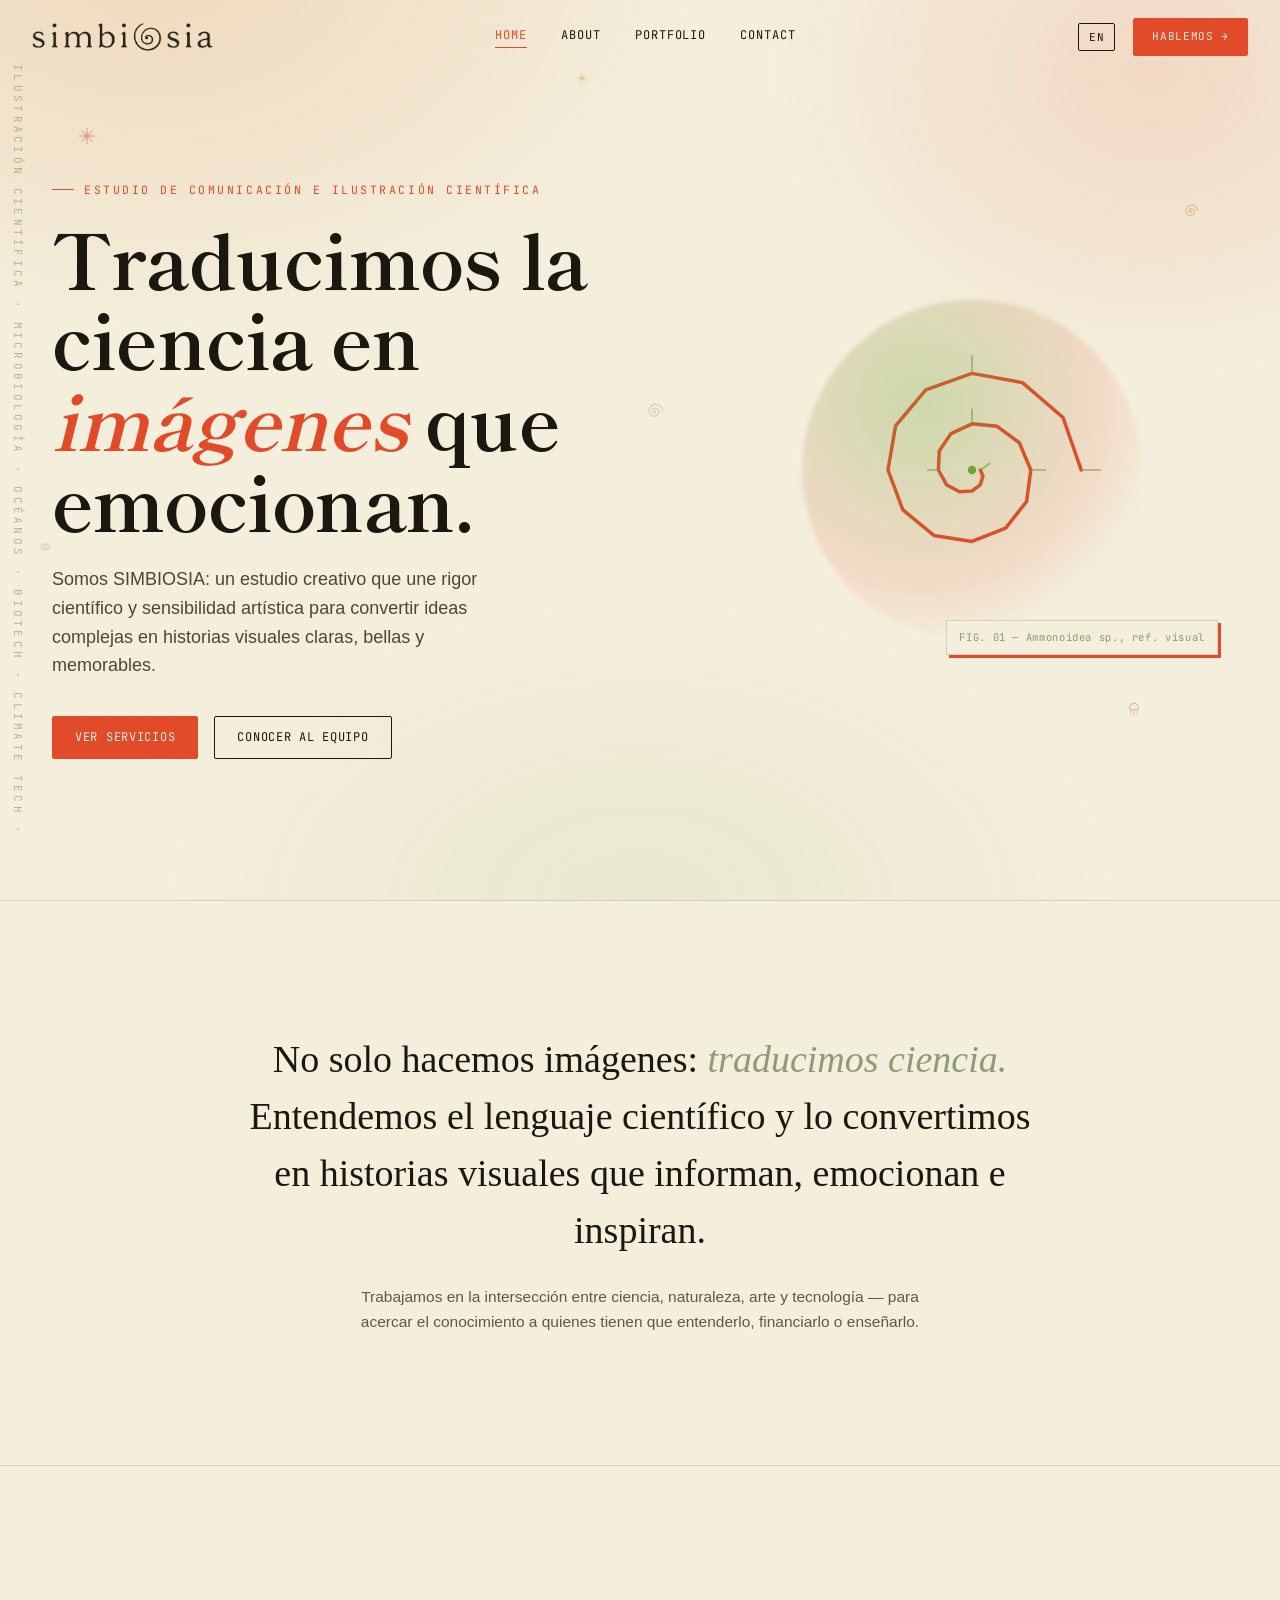
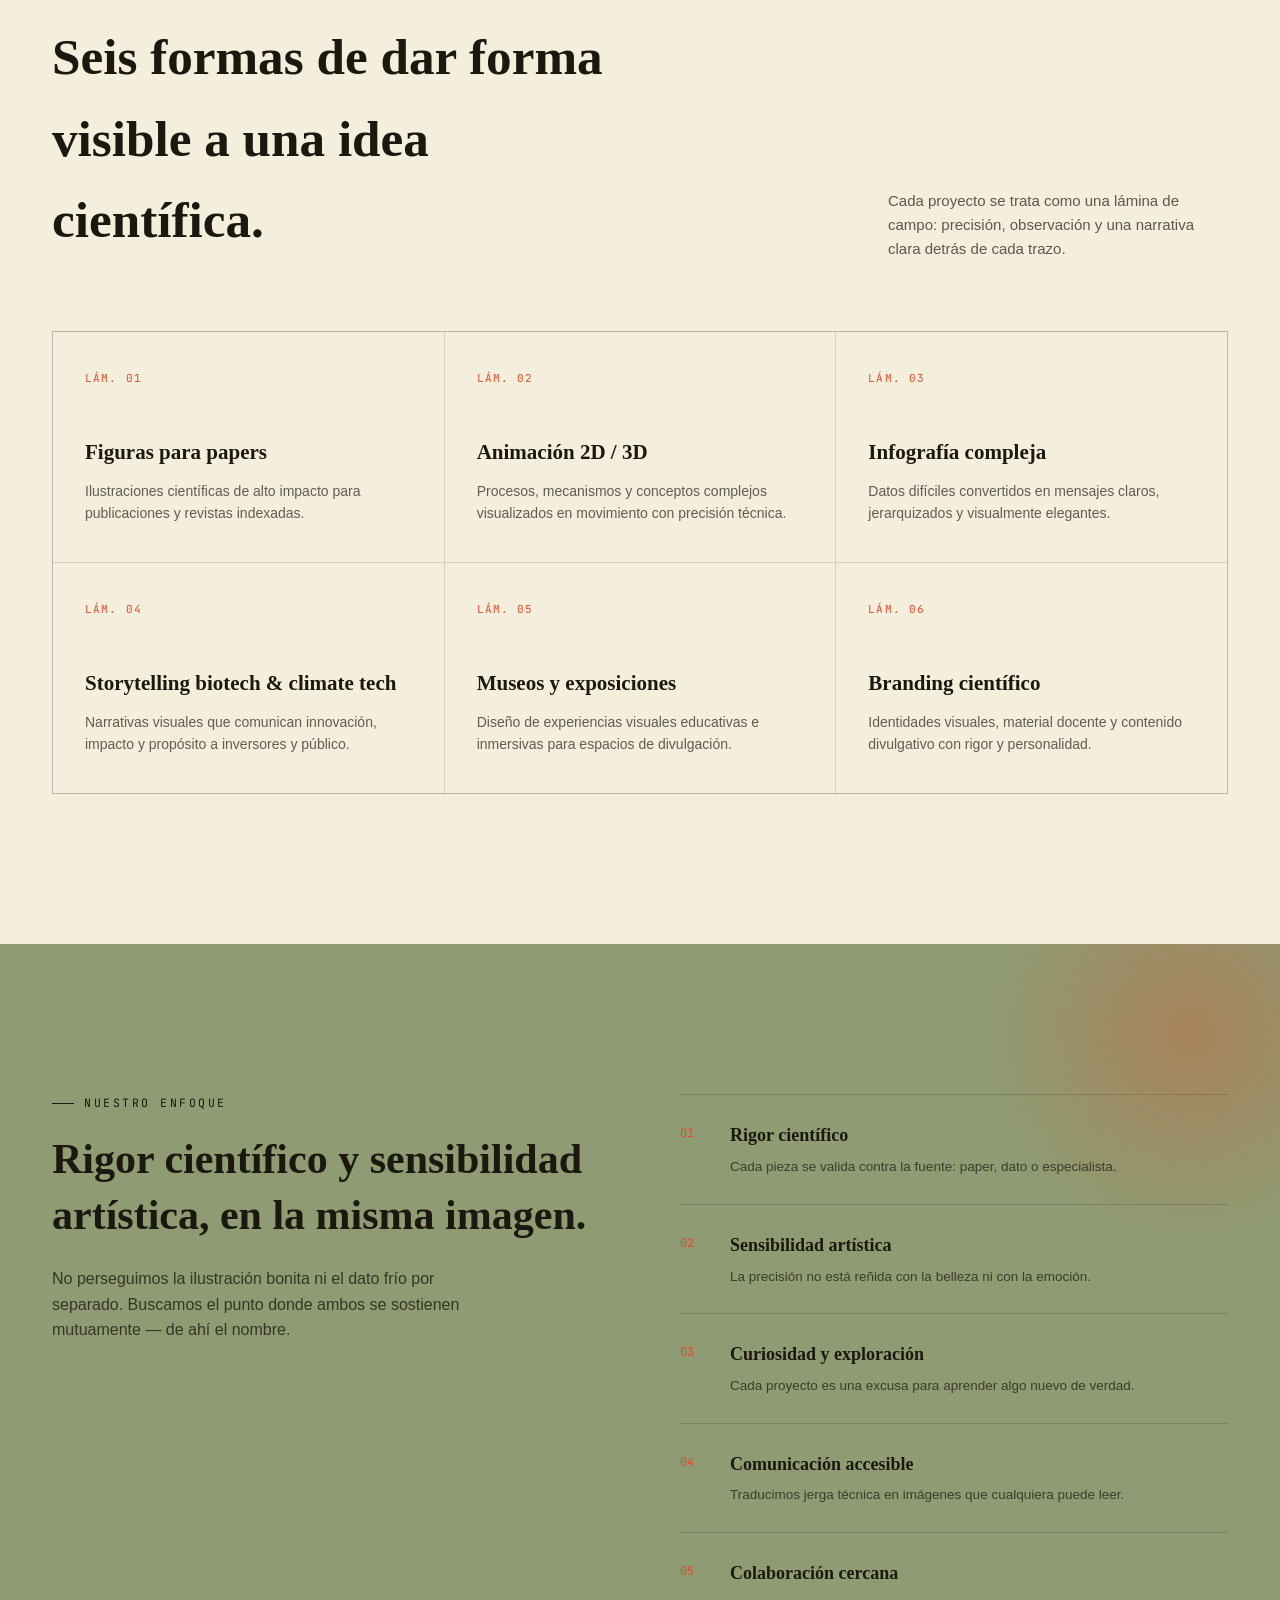
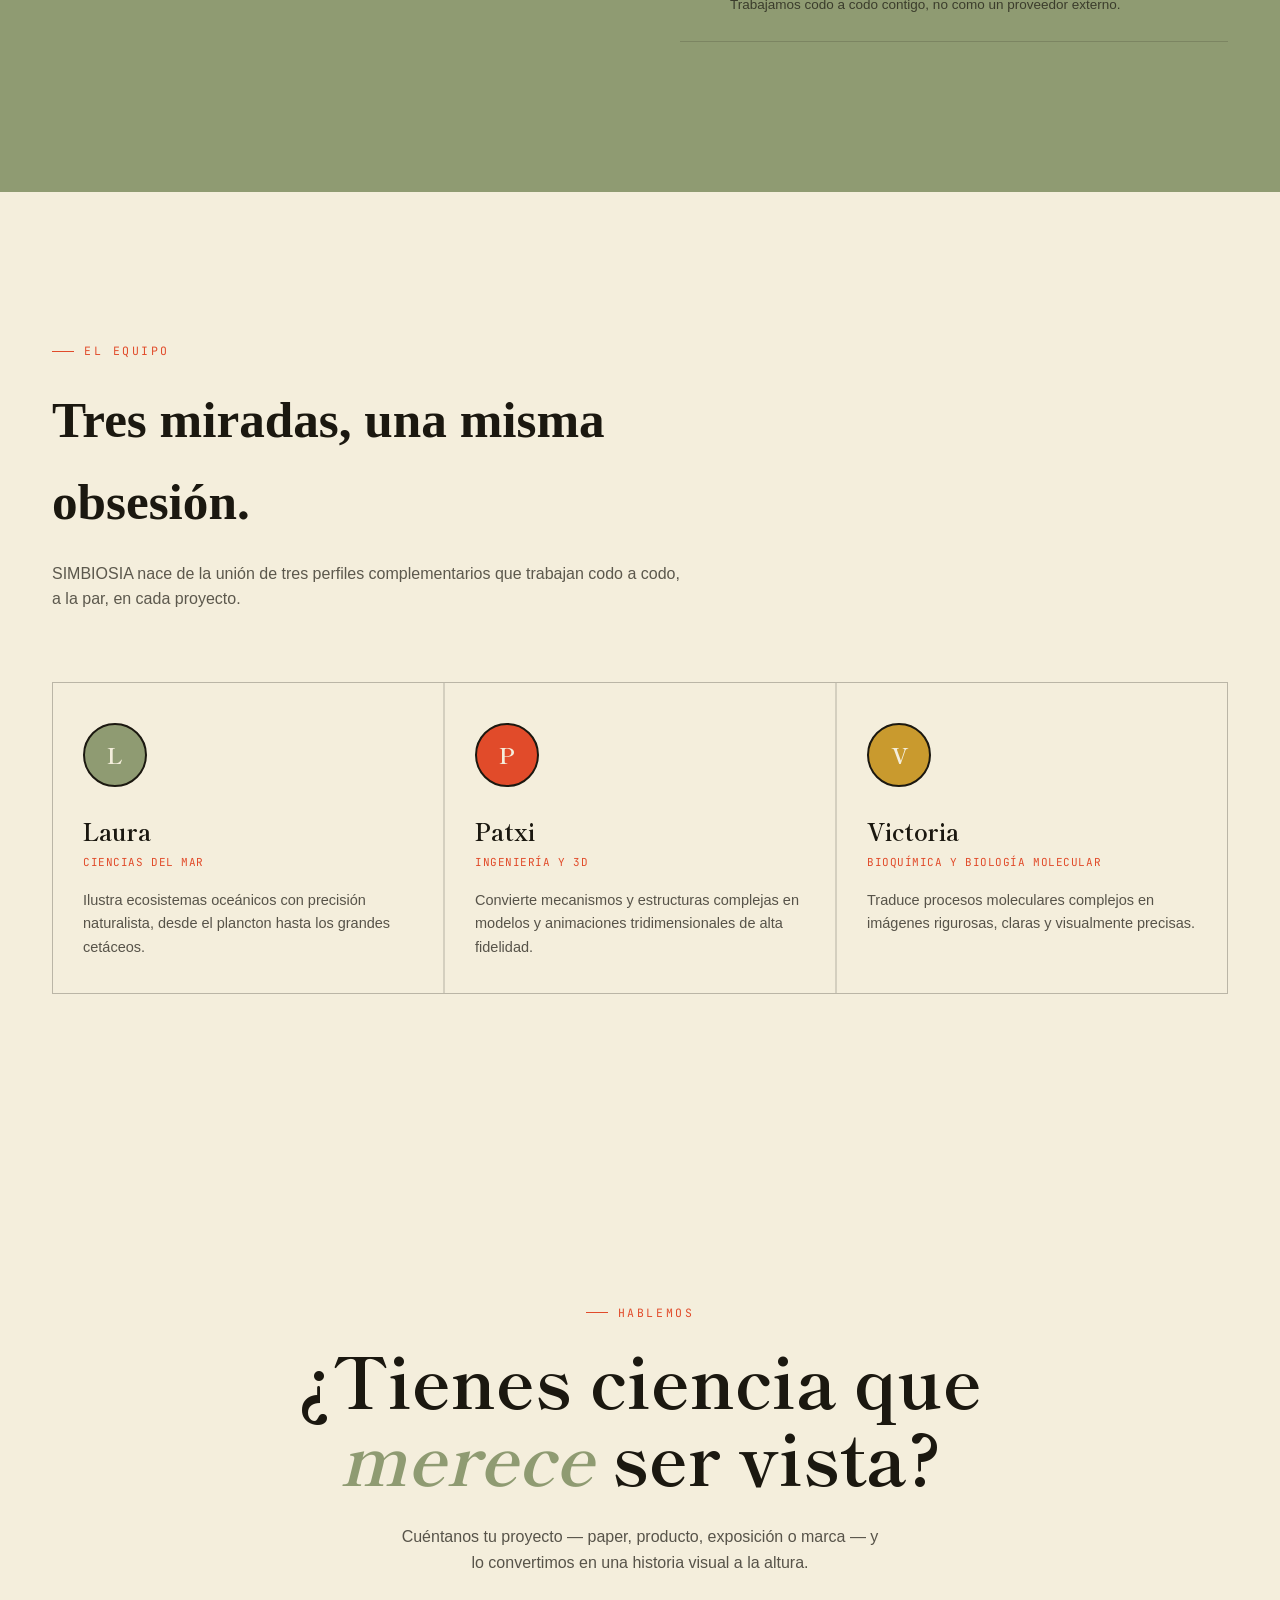
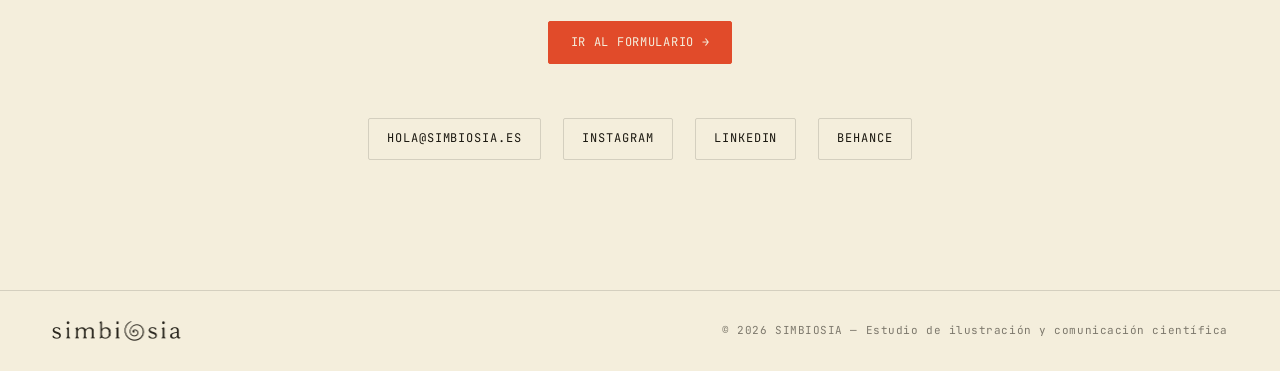
==== commit 90823fc5: "Add files via upload" ====
--- a/index.html
+++ b/index.html
@@ -5,6 +5,7 @@
 <meta name="viewport" content="width=device-width, initial-scale=1.0">
 <title>SIMBIOSIA — Estudio de ilustración y comunicación científica</title>
 <meta name="description" content="SIMBIOSIA traduce ciencia compleja en imágenes que emocionan, conectan y transforman. Ilustración científica, animación y storytelling para biotech, climate tech y divulgación.">
+<link rel="icon" type="image/svg+xml" href="favicon.svg">
 <link rel="preconnect" href="https://fonts.googleapis.com">
 <link rel="preconnect" href="https://fonts.gstatic.com" crossorigin>
 <link href="https://fonts.googleapis.com/css2?family=Shippori+Mincho:wght@400;500;600;700;800&family=Zen+Kaku+Gothic+New:wght@300;400;500;700;900&family=JetBrains+Mono:wght@400;500;600&display=swap" rel="stylesheet">
@@ -65,7 +66,7 @@
   </div>
   <div class="wrap">
     <div>
-      <div class="eyebrow" data-i18n="hero.eyebrow">Estudio de comunicación científica</div>
+      <div class="eyebrow" data-i18n="hero.eyebrow">Estudio de comunicación e ilustración científica</div>
       <h1 data-i18n="hero.h1">Traducimos la ciencia en <em>imágenes</em> que emocionan.</h1>
       <p class="lead" data-i18n="hero.lead">Somos SIMBIOSIA: un estudio creativo que une rigor científico y sensibilidad artística para convertir ideas complejas en historias visuales claras, bellas y memorables.</p>
       <div class="hero-ctas">
@@ -215,7 +216,7 @@
     es: {
       "nav.home":"Home","nav.about":"About","nav.portfolio":"Portfolio","nav.contact":"Contact","nav.cta":"Hablemos →",
       "hero.strip":"ILUSTRACIÓN CIENTÍFICA · MICROBIOLOGÍA · OCÉANOS · BIOTECH · CLIMATE TECH ·",
-      "hero.eyebrow":"Estudio de comunicación científica",
+      "hero.eyebrow":"Estudio de comunicación e ilustración científica",
       "hero.h1":"Traducimos la ciencia en <em>imágenes</em> que emocionan.",
       "hero.lead":"Somos SIMBIOSIA: un estudio creativo que une rigor científico y sensibilidad artística para convertir ideas complejas en historias visuales claras, bellas y memorables.",
       "hero.cta1":"Ver servicios","hero.cta2":"Conocer al equipo",
@@ -254,7 +255,7 @@
     en: {
       "nav.home":"Home","nav.about":"About","nav.portfolio":"Portfolio","nav.contact":"Contact","nav.cta":"Let's talk →",
       "hero.strip":"SCIENTIFIC ILLUSTRATION · MICROBIOLOGY · OCEANS · BIOTECH · CLIMATE TECH ·",
-      "hero.eyebrow":"Scientific communication studio",
+      "hero.eyebrow":"Scientific communication and illustration studio",
       "hero.h1":"We translate science into <em>images</em> that move people.",
       "hero.lead":"We're SIMBIOSIA: a creative studio that pairs scientific rigor with artistic sensibility to turn complex ideas into clear, beautiful, memorable visual stories.",
       "hero.cta1":"View services","hero.cta2":"Meet the team",
--- a/styles.css
+++ b/styles.css
@@ -7,7 +7,7 @@
   --paper-2:#EAE0C6;
   --ink:#1B1810;
   --vermillion:#E14B2A;
-  --periquito:#6FA83A;
+  --periquito:#8F9B72;
   --gold:#C99A2E;
   --line: rgba(27,24,16,0.14);
   --max: 1240px;
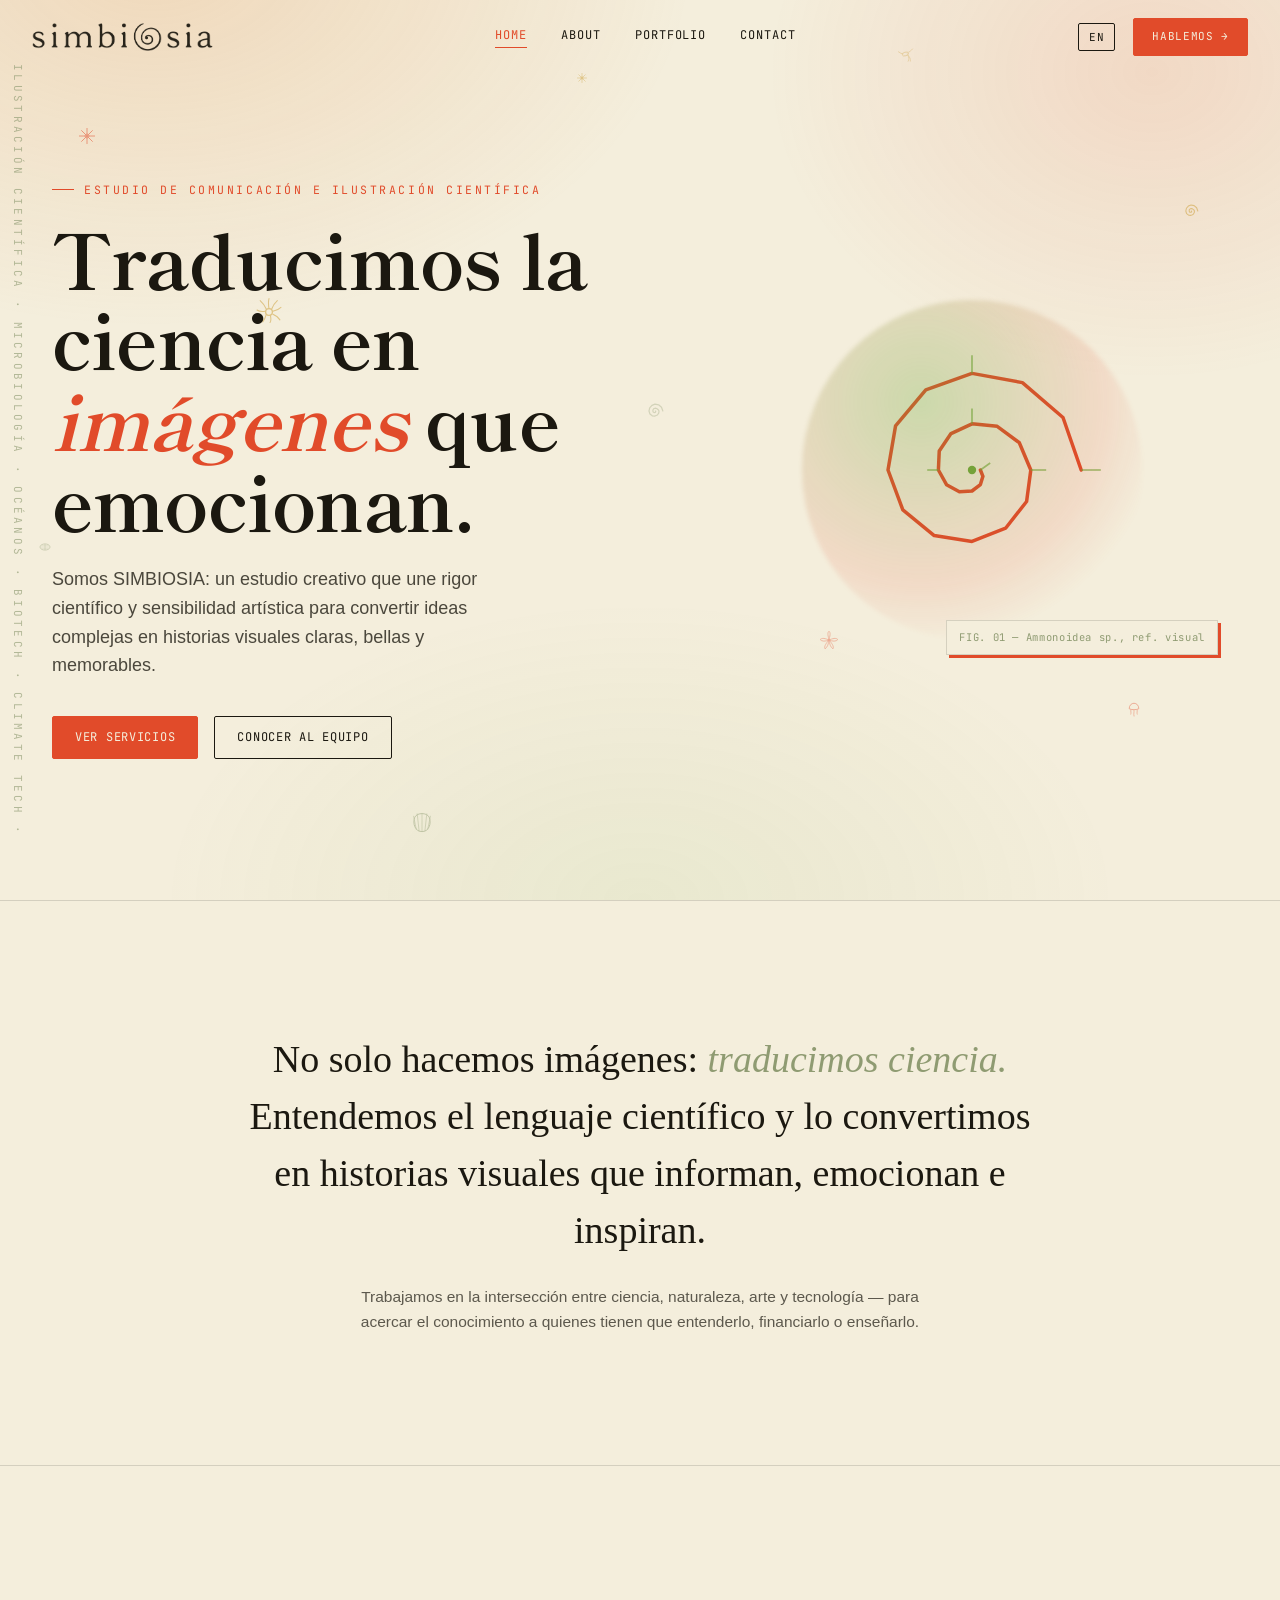
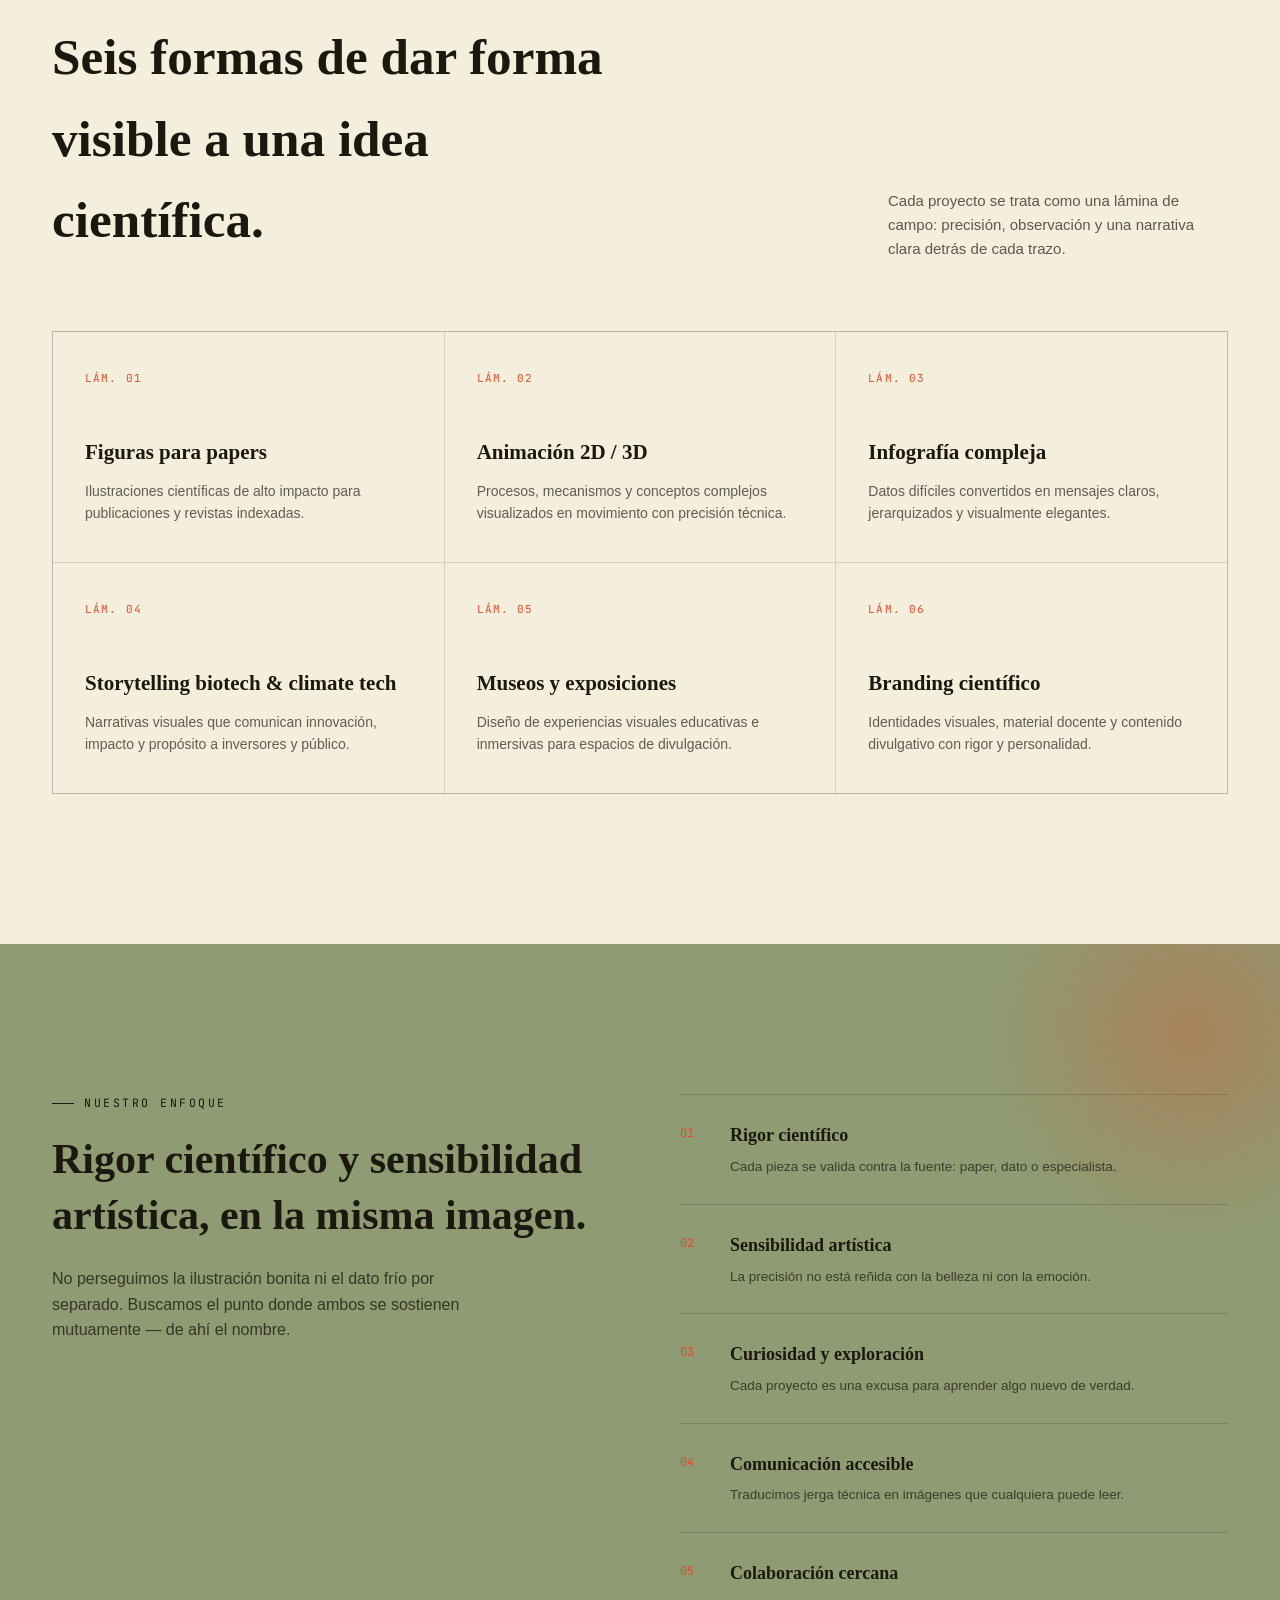
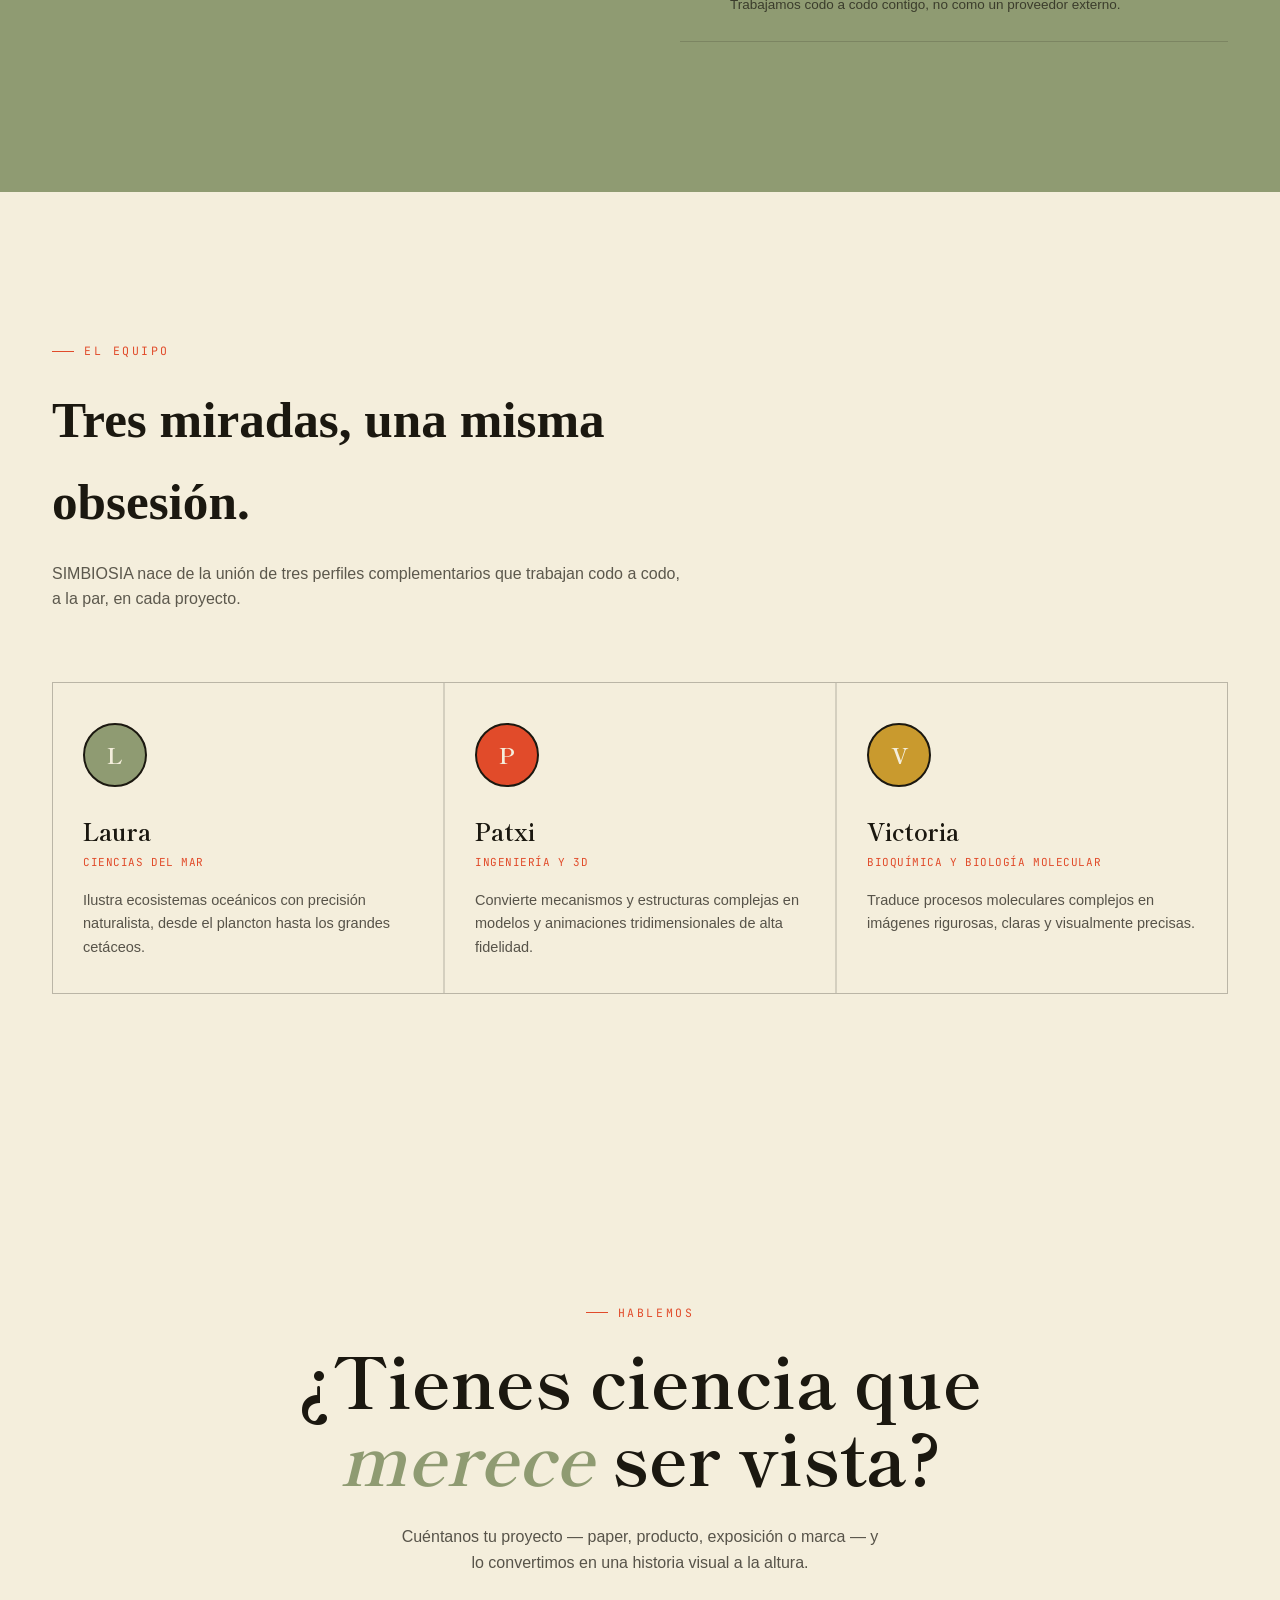
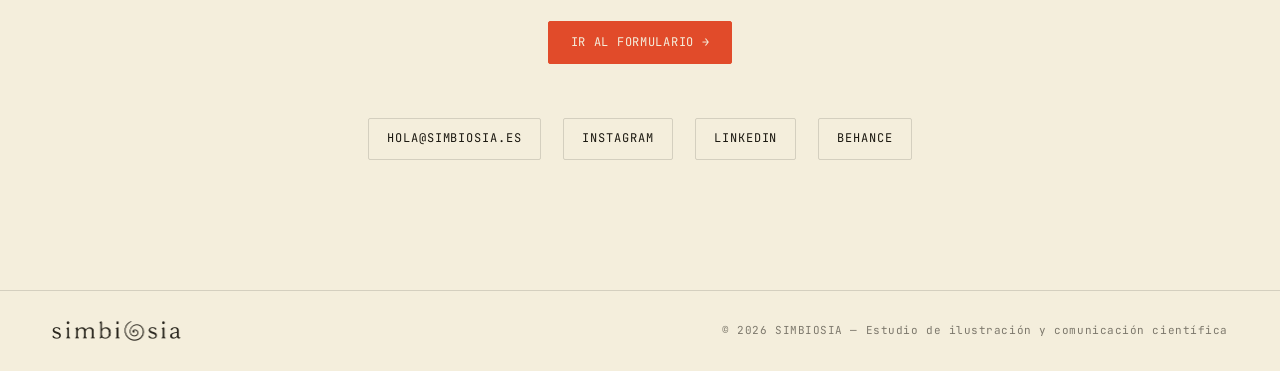
==== commit 58bec35d: "Add files via upload" ====
--- a/index.html
+++ b/index.html
@@ -35,9 +35,22 @@
   .equipo-head h2{ font-size:clamp(32px,4vw,52px); font-weight:600; margin-bottom:18px; }
   .equipo-head p{ color:rgba(27,24,16,0.7); font-size:16px; }
   @media (max-width:900px){
+    .hero{ padding-top:90px; padding-bottom:40px; min-height:auto; }
     .hero .wrap{ grid-template-columns:1fr; }
-    .specimen{ order:-1; margin-bottom:20px; }
+    .specimen{ order:-1; margin-bottom:10px; flex-direction:column; }
+    .specimen .blob{ width:240px; height:240px; }
+    .specimen svg#spiral{ width:min(280px, 78vw); }
+    .specimen .tag{ position:static; margin-top:14px; box-shadow:none; display:inline-block; }
     .vertical-strip{ display:none; }
+    .manifesto{ padding:70px 0; }
+    .servicios{ padding:80px 0; }
+    .equipo{ padding:80px 0; }
+    .servicios-head{ flex-direction:column; align-items:flex-start; margin-bottom:40px; }
+    .equipo-head{ margin-bottom:40px; }
+  }
+  @media (max-width:520px){
+    .hero h1{ font-size:clamp(32px, 9vw, 44px); }
+    .hero p.lead{ font-size:16px; }
   }
 </style>
 </head>
@@ -140,7 +153,7 @@
 
 <!-- ENFOQUE (band) -->
 <section class="band reveal" id="enfoque">
-  <div class="wrap" style="display:grid; grid-template-columns:1fr 1fr; gap:80px;">
+  <div class="wrap band-cols">
     <div>
       <div class="eyebrow" data-i18n="enfoque.eyebrow">Nuestro enfoque</div>
       <h2 data-i18n="enfoque.h2">Rigor científico y sensibilidad artística, en la misma imagen.</h2>
--- a/styles.css
+++ b/styles.css
@@ -52,6 +52,8 @@
 @media (prefers-reduced-motion: reduce){
   *{ animation-duration:0.01ms !important; animation-iteration-count:1 !important; transition-duration:0.01ms !important; scroll-behavior:auto !important; }
 }
+
+body.nav-open{ overflow:hidden; }
 
 /* ---------- Eyebrow / labels ---------- */
 .eyebrow{
@@ -138,6 +140,27 @@
 .nav .btn{ padding:9px 18px; font-size:11px; }
 .nav-right{ display:flex; align-items:center; gap:18px; }
 
+/* ---------- Mobile menu (hamburger, injected by main.js) ---------- */
+.menu-toggle{
+  display:none;
+  flex-direction:column; justify-content:center; gap:5px;
+  width:30px; height:24px;
+  background:none; border:none; padding:0; cursor:pointer;
+  z-index:120;
+}
+.menu-toggle span{ display:block; width:100%; height:2px; background:var(--ink); transition:transform .3s ease, opacity .3s ease; }
+.menu-toggle.open span:nth-child(1){ transform:translateY(7px) rotate(45deg); }
+.menu-toggle.open span:nth-child(2){ opacity:0; }
+.menu-toggle.open span:nth-child(3){ transform:translateY(-7px) rotate(-45deg); }
+
+.nav-backdrop{
+  position:fixed; inset:0; z-index:115;
+  background:rgba(27,24,16,0.4);
+  opacity:0; pointer-events:none;
+  transition:opacity .3s ease;
+}
+.nav-backdrop.open{ opacity:1; pointer-events:auto; }
+
 /* ---------- Generic page header (About / Portfolio / Contact) ---------- */
 .page-head{ padding:170px 0 90px; border-bottom:1px solid var(--line); }
 .page-head h1{ font-size:clamp(38px,6vw,64px); font-weight:700; max-width:760px; line-height:1.12; margin-bottom:22px; }
@@ -280,6 +303,10 @@
 .pf-info h3{ font-family:'Shippori Mincho', serif; font-size:19px; font-weight:600; margin-bottom:8px; }
 .pf-info p{ font-size:13.5px; color:rgba(27,24,16,0.68); }
 
+/* ---------- Grid helpers used by band section (Home) and "how we work" (About) ---------- */
+.band-cols{ display:grid; grid-template-columns:1fr 1fr; gap:80px; }
+.way-grid{ margin-top:50px; display:grid; grid-template-columns:repeat(4,1fr); gap:30px; }
+
 /* ---------- Footer ---------- */
 footer{ border-top:1px solid var(--line); padding:30px 0; }
 footer .wrap{ display:flex; justify-content:space-between; align-items:center; flex-wrap:wrap; gap:14px; }
@@ -328,6 +355,10 @@
 .floaty.f4{ top:78%; left:88%; width:16px; height:16px; color:var(--vermillion); animation:drift-a 14s ease-in-out infinite; animation-delay:-8s; }
 .floaty.f5{ top:44%; left:50%; width:30px; height:30px; color:var(--periquito); animation:drift-b 21s ease-in-out infinite; animation-delay:-11s; opacity:0.32; }
 .floaty.f6{ top:8%;  left:45%; width:12px; height:12px; color:var(--gold);      animation:drift-c 12s ease-in-out infinite; animation-delay:-4s; }
+.floaty.f7{ top:33%; left:20%; width:26px; height:26px; color:var(--gold);      animation:drift-a 17s ease-in-out infinite; animation-delay:-2s; }
+.floaty.f8{ top:70%; left:64%; width:20px; height:20px; color:var(--vermillion); animation:drift-b 15s ease-in-out infinite; animation-delay:-9s; opacity:0.4; }
+.floaty.f9{ top:90%; left:32%; width:24px; height:24px; color:var(--periquito); animation:drift-c 18s ease-in-out infinite; animation-delay:-5s; }
+.floaty.f10{ top:5%;  left:70%; width:18px; height:18px; color:var(--gold);      animation:drift-a 13s ease-in-out infinite; animation-delay:-7s; opacity:0.35; }
 
 @keyframes drift-a{
   0%,100%{ transform:translate(0,0) rotate(0deg); }
@@ -343,15 +374,63 @@
 }
 
 @media (max-width:900px){
-  .floaty.f5, .floaty.f6{ display:none; }
+  .floaty.f5, .floaty.f6, .floaty.f8, .floaty.f10{ display:none; }
 }
 
 /* ---------- Responsive ---------- */
 @media (max-width:900px){
-  .nav-links{ display:none; }
+  .nav{ padding:14px 20px; }
+  .nav.scrolled{ padding:10px 20px; }
+  .nav-links{ display:flex; }
+  .nav-links:not(.open){ display:none; }
+  .nav-links.open{
+    display:flex; flex-direction:column; align-items:flex-start; gap:0;
+    position:fixed; top:0; right:0; height:100vh; width:78vw; max-width:320px;
+    background:var(--paper); padding:100px 28px 40px;
+    box-shadow:-10px 0 30px rgba(27,24,16,0.15);
+    z-index:118; overflow-y:auto;
+  }
+  .nav-links.open a{ font-size:15px; padding:16px 0; width:100%; border-bottom:1px solid var(--line); }
+  .nav-links.open a::after{ display:none; }
+  .menu-toggle{ display:flex; }
+  .logo-mark img{ height:22px; }
+  .nav.scrolled .logo-mark img{ height:20px; }
+  .nav-right{ gap:10px; }
+  .lang-toggle{ padding:5px 8px; font-size:10px; }
+  .nav .btn.solid{ padding:9px 13px; font-size:10.5px; }
+
+  .wrap{ padding:0 20px; }
+
   .plate-grid, .team-grid, .portfolio-grid{ grid-template-columns:1fr; }
-  .band .wrap, .story-grid, .form-grid{ grid-template-columns:1fr; gap:50px; }
+  .band-cols, .story-grid, .form-grid{ grid-template-columns:1fr; gap:44px; }
+  .way-grid{ grid-template-columns:repeat(2,1fr); gap:26px; }
   .story-aside{ position:static; }
   .tl-row{ grid-template-columns:1fr; gap:8px; }
   footer .wrap{ flex-direction:column; align-items:flex-start; }
-}
+
+  /* generous desktop paddings become sane on mobile */
+  .page-head{ padding:120px 0 56px; }
+  .pull{ padding:70px 0; }
+  .band{ padding:70px 0; }
+  .equipo, .servicios{ padding:80px 0; }
+  .manifesto{ padding:80px 0; }
+  .contacto{ padding:90px 0 80px; }
+  .timeline{ padding:80px 0; }
+  .story{ padding:10px 0 70px; }
+  .form-section{ padding:10px 0 80px; }
+  .servicios-head, .equipo-head, .timeline-head{ margin-bottom:40px; }
+  .portfolio-grid{ margin-bottom:80px; }
+  .plate, .pf-info{ padding:28px 22px; }
+  .member{ padding:30px 22px 26px; }
+
+  .form-side .info-row{ flex-direction:column; gap:4px; padding:14px 0; }
+  .form-side .info-row .k{ min-width:0; }
+}
+
+@media (max-width:520px){
+  .wrap{ padding:0 18px; }
+  .nav-right{ gap:10px; }
+  .contact-links{ gap:12px; }
+  .contact-links a{ padding:8px 14px; font-size:11px; }
+  .eyebrow{ font-size:10.5px; }
+}
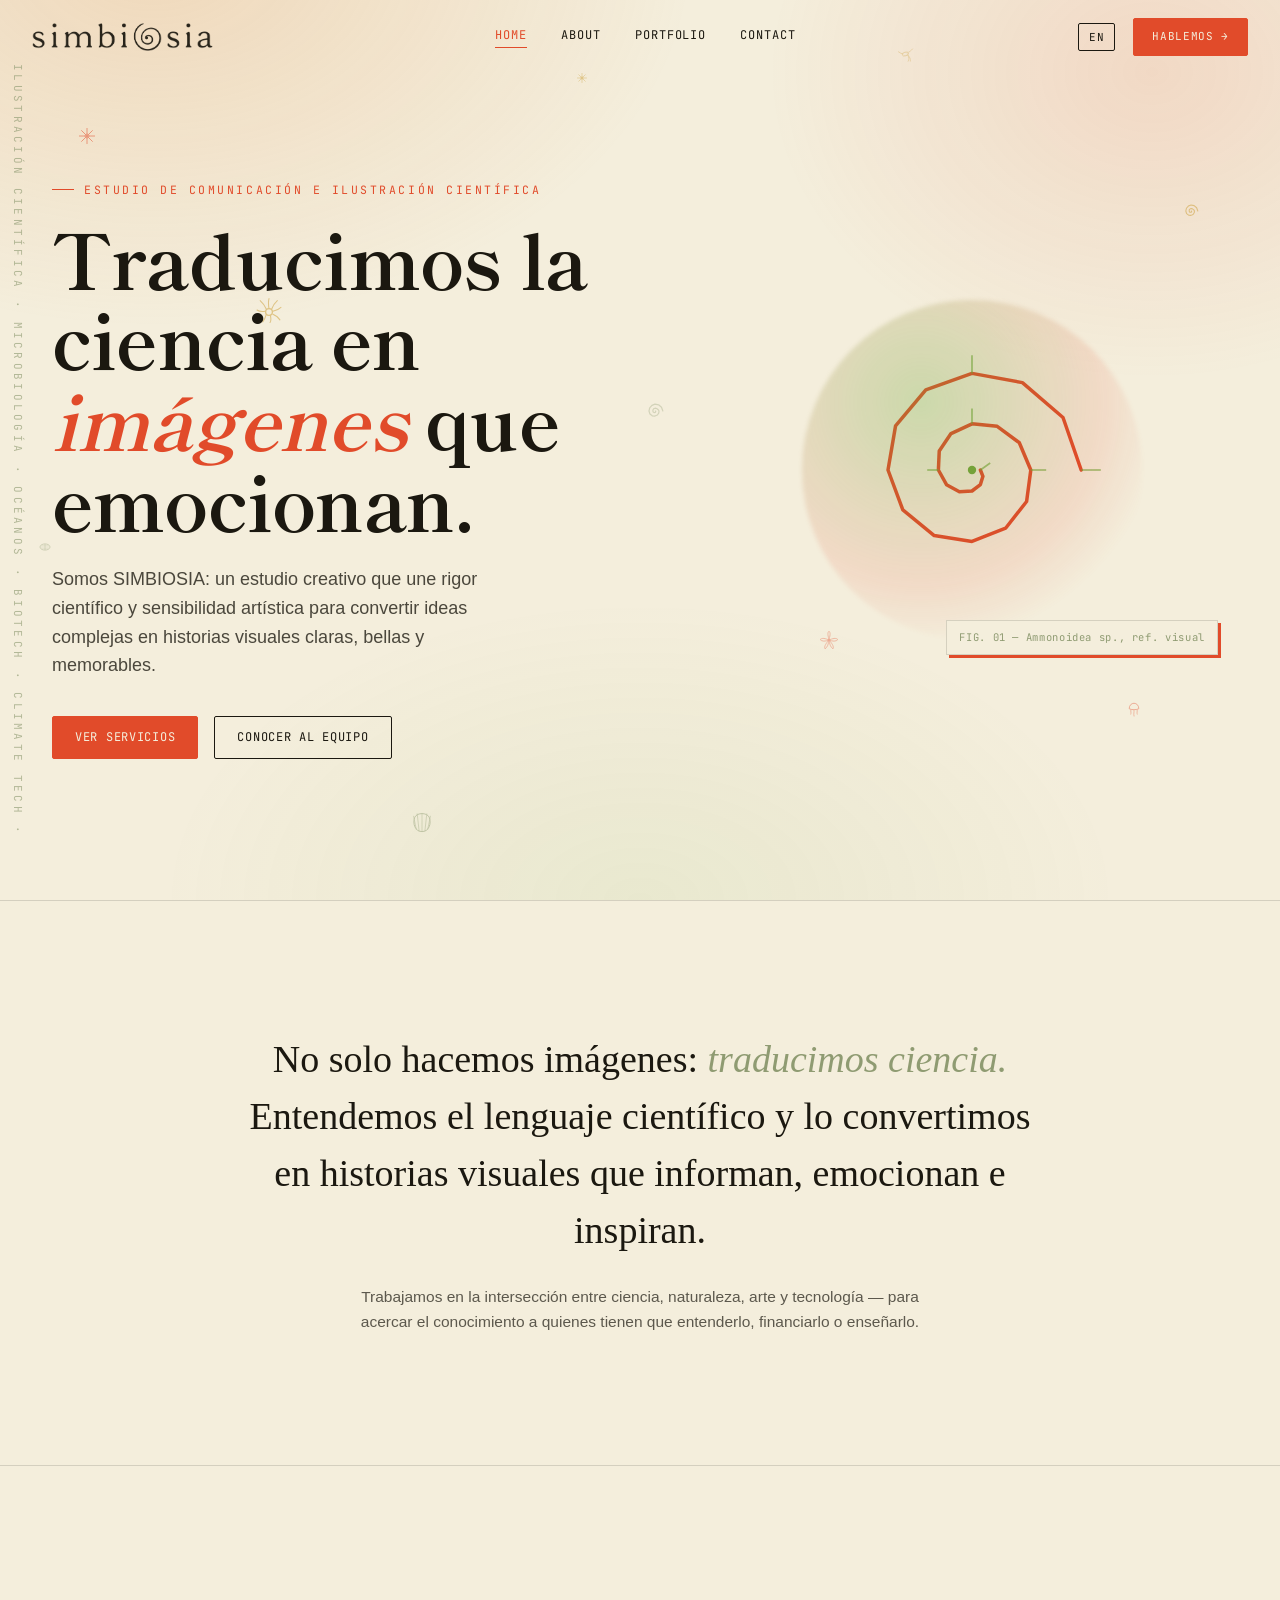
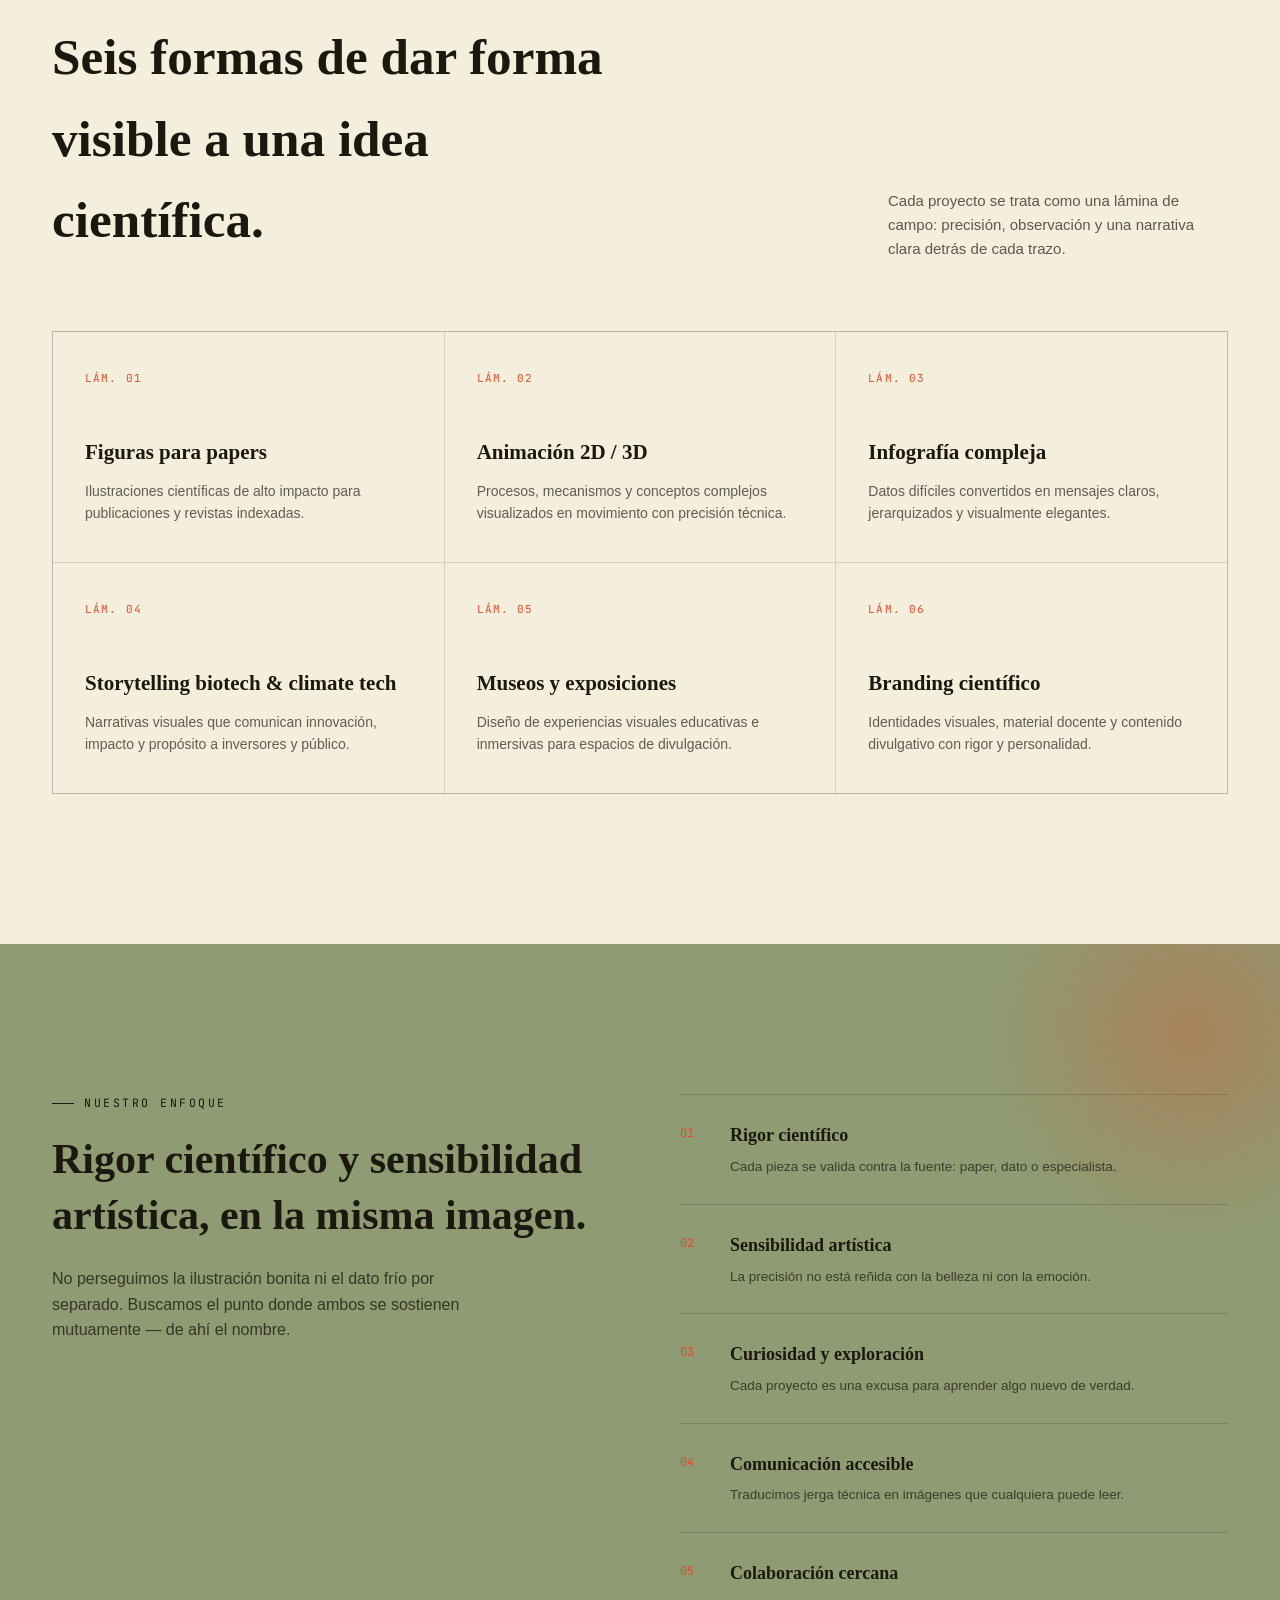
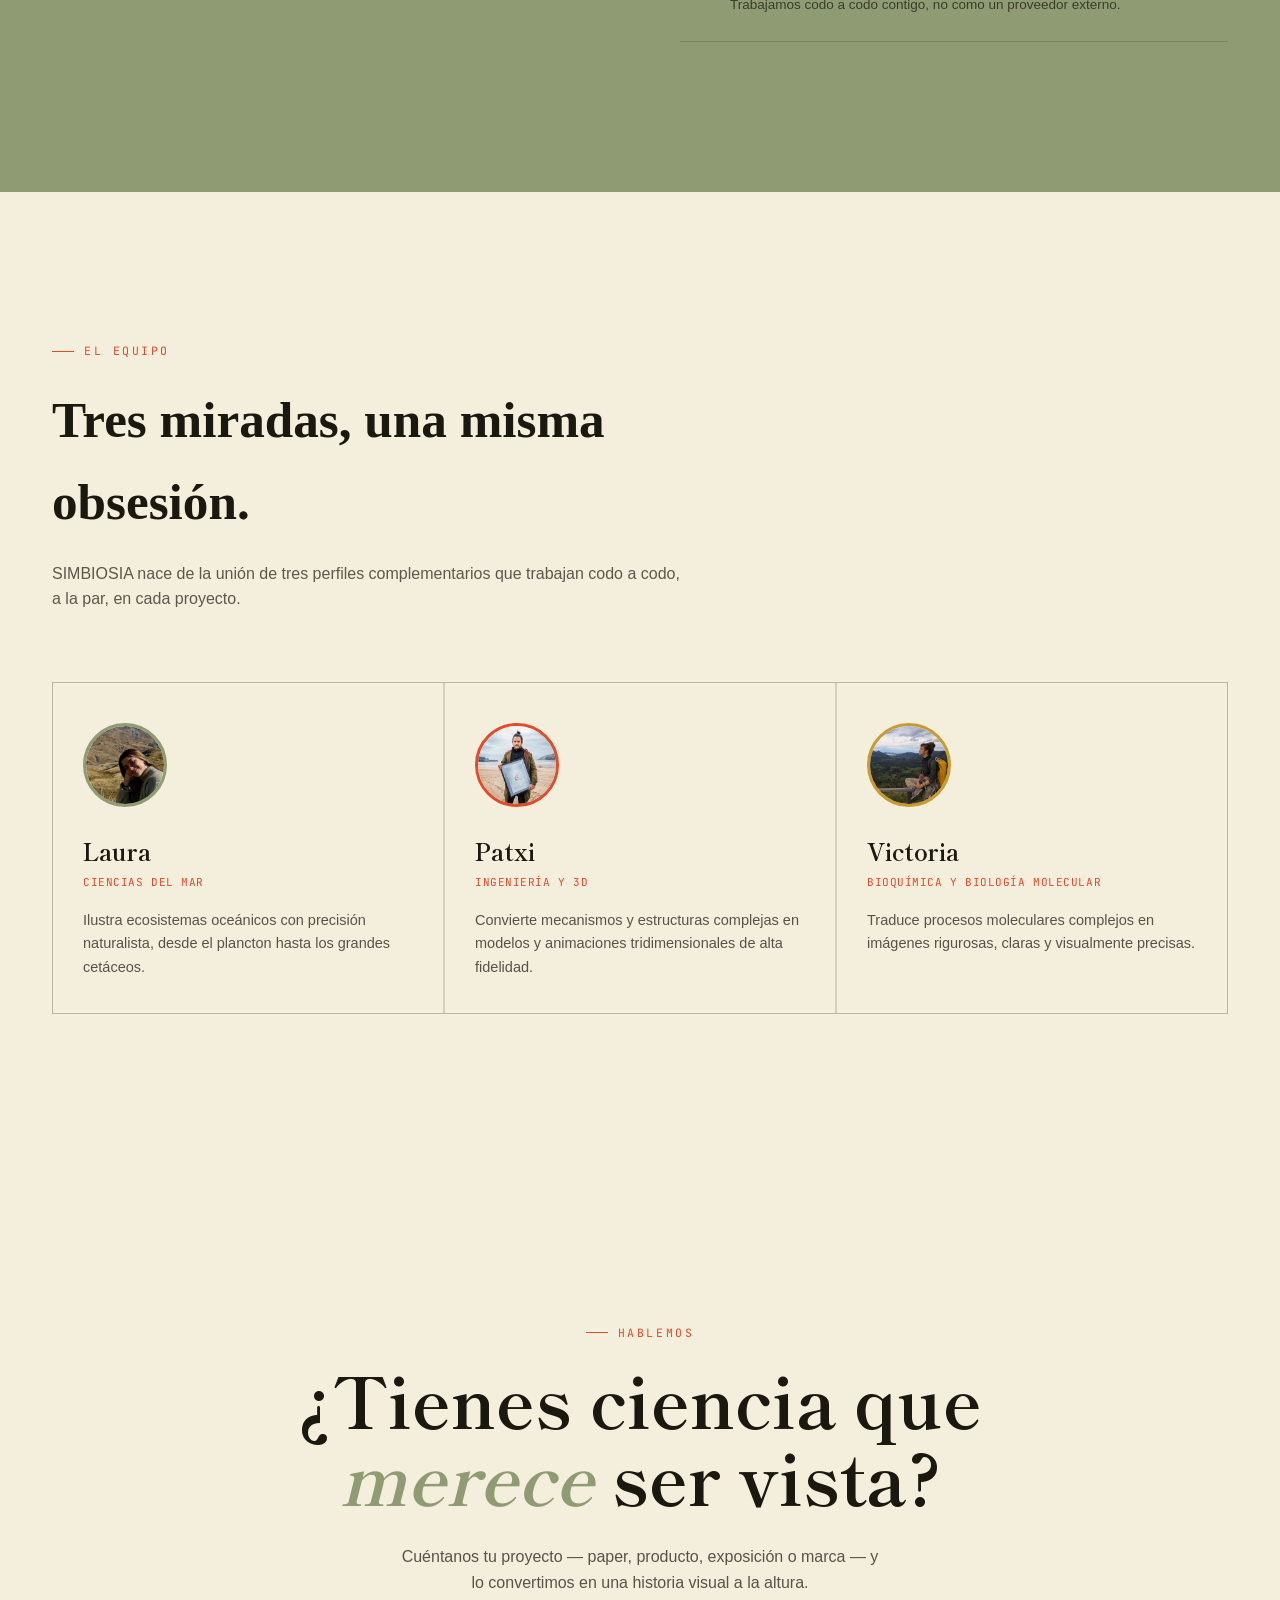
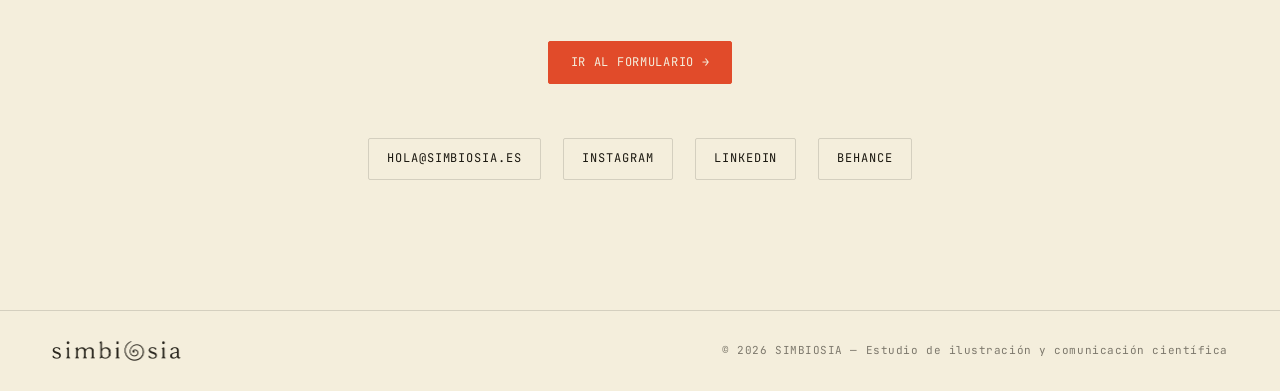
==== commit 203c8684: "Add files via upload" ====
--- a/index.html
+++ b/index.html
@@ -179,19 +179,19 @@
     </div>
     <div class="team-grid">
       <div class="member" data-c="periquito">
-        <div class="badge">L</div>
+        <div class="badge"><img src="team-laura.jpg" alt="Laura"></div>
         <h3>Laura</h3>
         <span class="role" data-i18n="equipo.role1">Ciencias del mar</span>
         <p data-i18n="equipo.bio1">Ilustra ecosistemas oceánicos con precisión naturalista, desde el plancton hasta los grandes cetáceos.</p>
       </div>
       <div class="member" data-c="vermillion">
-        <div class="badge">P</div>
+        <div class="badge"><img src="team-patxi.jpg" alt="Patxi"></div>
         <h3>Patxi</h3>
         <span class="role" data-i18n="equipo.role2">Ingeniería y 3D</span>
         <p data-i18n="equipo.bio2">Convierte mecanismos y estructuras complejas en modelos y animaciones tridimensionales de alta fidelidad.</p>
       </div>
       <div class="member" data-c="gold">
-        <div class="badge">V</div>
+        <div class="badge"><img src="team-victoria.jpg" alt="Victoria"></div>
         <h3>Victoria</h3>
         <span class="role" data-i18n="equipo.role3">Bioquímica y biología molecular</span>
         <p data-i18n="equipo.bio3">Traduce procesos moleculares complejos en imágenes rigurosas, claras y visualmente precisas.</p>
--- a/styles.css
+++ b/styles.css
@@ -212,13 +212,15 @@
 .member{ background:var(--paper); padding:40px 30px 34px; transition:background .3s ease; }
 .member:hover{ background:var(--paper-2); }
 .badge{
-  width:64px; height:64px; border-radius:50%; display:flex; align-items:center; justify-content:center;
+  width:84px; height:84px; border-radius:50%; overflow:hidden;
+  display:flex; align-items:center; justify-content:center;
   font-family:'Shippori Mincho', serif; font-size:22px; font-weight:700; color:var(--paper);
-  margin-bottom:26px; border:2px solid var(--ink);
-}
-.member[data-c="periquito"] .badge{ background:var(--periquito); }
-.member[data-c="vermillion"] .badge{ background:var(--vermillion); }
-.member[data-c="gold"] .badge{ background:var(--gold); }
+  margin-bottom:26px; border:3px solid var(--ink);
+}
+.badge img{ width:100%; height:100%; object-fit:cover; display:block; }
+.member[data-c="periquito"] .badge{ background:var(--periquito); border-color:var(--periquito); }
+.member[data-c="vermillion"] .badge{ background:var(--vermillion); border-color:var(--vermillion); }
+.member[data-c="gold"] .badge{ background:var(--gold); border-color:var(--gold); }
 .member h3{ font-family:'Shippori Mincho', serif; font-size:23px; font-weight:700; margin-bottom:4px; }
 .member .role{ font-family:'JetBrains Mono', monospace; font-size:11px; letter-spacing:0.05em; color:var(--vermillion); text-transform:uppercase; margin-bottom:18px; display:block; }
 .member p{ font-size:14.5px; color:rgba(27,24,16,0.72); }
